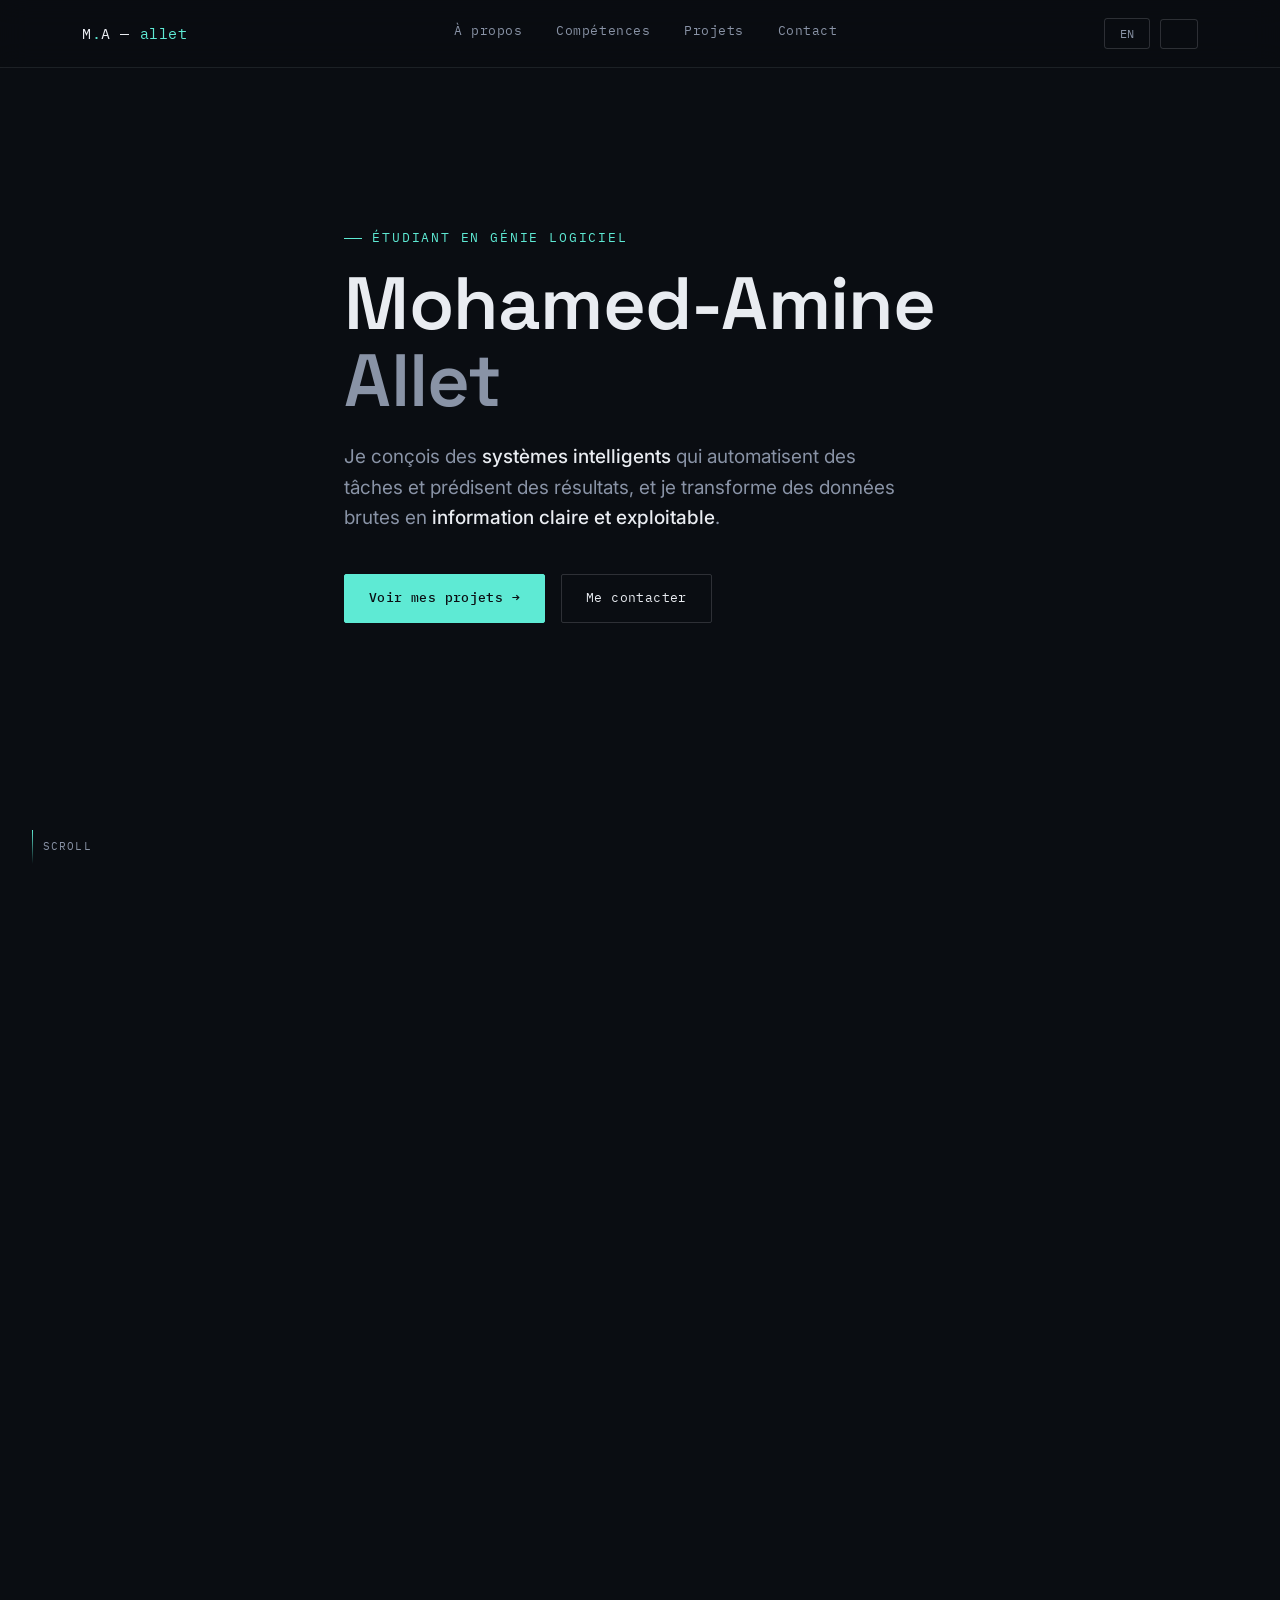
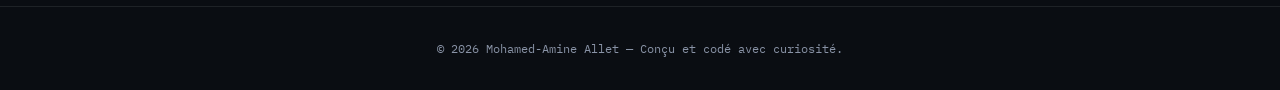
==== index.html @ cdf46261 "Réglage d'un bug affichage" ====
<!DOCTYPE html>
<html lang="fr" data-theme="dark">
<head>
  <meta charset="UTF-8" />
  <meta name="viewport" content="width=device-width, initial-scale=1.0" />
  <title>Mohamed-Amine Allet — Génie Logiciel</title>
  <meta name="description" content="Portfolio de Mohamed-Amine Allet, étudiant en génie logiciel — IA, données, applications web." />
  <link rel="preconnect" href="https://fonts.googleapis.com" />
  <link rel="preconnect" href="https://fonts.gstatic.com" crossorigin />
  <link href="https://fonts.googleapis.com/css2?family=Space+Grotesk:wght@400;500;600;700&family=Inter:wght@400;500;600&family=IBM+Plex+Mono:wght@400;500&display=swap" rel="stylesheet" />
  <link rel="stylesheet" href="css/style.css" />
</head>
<body>

<!-- ============================================================
     NAVIGATION
     ============================================================ -->
<!-- Scroll progress bar — filled by scroll-fx.js -->
<div id="scroll-progress"></div>

<header>
  <nav>
    <div class="logo">M<span>.</span>A — <span>allet</span></div>
    <div class="nav-links">
      <a href="#about"    data-i18n="nav_about">À propos</a>
      <a href="#skills"   data-i18n="nav_skills">Compétences</a>
      <a href="#projects" data-i18n="nav_projects">Projets</a>
      <a href="#contact"  data-i18n="nav_contact">Contact</a>
    </div>
    <div class="nav-controls">
      <button class="ctrl-btn" id="lang-toggle" aria-label="Switch language">EN</button>
      <button class="ctrl-btn" id="theme-toggle" aria-label="Switch theme">
        <svg id="theme-icon" viewBox="0 0 24 24" fill="none"></svg>
      </button>
    </div>
  </nav>
</header>


<!-- ============================================================
     HERO
     ============================================================ -->
<section class="hero" id="hero">
  <canvas id="hero-canvas"></canvas>
  <div class="wrap">
    <div class="hero-content">
      <div class="eyebrow" data-i18n="hero_eyebrow">Étudiant en génie logiciel</div>
      <h1 class="hero-name">Mohamed-Amine<span class="last">Allet</span></h1>
      <p class="hero-tagline" data-i18n-html="hero_tagline">
        Je conçois des <strong>systèmes intelligents</strong> qui automatisent des tâches et prédisent des résultats,
        et je transforme des données brutes en <strong>information claire et exploitable</strong>.
      </p>
      <div class="hero-cta">
        <a href="#projects" class="btn btn-primary" data-i18n="hero_cta_projects">Voir mes projets →</a>
        <a href="#contact"  class="btn btn-ghost"   data-i18n="hero_cta_contact">Me contacter</a>
      </div>
    </div>
  </div>
  <div class="scroll-hint"><div class="line"></div>SCROLL</div>
</section>


<!-- ============================================================
     ABOUT
     ============================================================ -->
<section id="about">
  <div class="wrap">
    <div class="eyebrow reveal" data-i18n="about_eyebrow">Profil</div>
    <h2 class="section-title reveal" data-i18n="about_title">À propos</h2>
    <div class="about-grid">
      <div class="about-text reveal d1">
        <p data-i18n-html="about_p1">Étudiant en génie logiciel, je suis particulièrement attiré par l'<strong>intelligence artificielle</strong> : concevoir des modèles capables d'automatiser des tâches répétitives ou de prédire des résultats à partir de données réelles.</p>
        <p data-i18n-html="about_p2">Cet intérêt s'étend naturellement à l'<strong>analyse de données</strong> — nettoyer, structurer et mettre en forme l'information pour qu'elle devienne lisible et exploitable, autant pour une machine que pour une personne.</p>
        <p data-i18n="about_p3">Entre algorithmes et données, je cherche toujours la façon la plus claire de transformer la complexité en quelque chose d'utile.</p>
      </div>
      <div class="reveal d2">
        <div class="stat-card"><div class="stat-label" data-i18n="about_stat1_label">Systèmes d'exploitation</div><div class="stat-value">Windows · macOS · Android · iOS</div></div>
        <div class="stat-card"><div class="stat-label" data-i18n="about_stat2_label">Domaines d'intérêt</div><div class="stat-value" data-i18n="about_stat2_value">IA & Machine Learning · Analyse de données · Développement web</div></div>
        <div class="stat-card"><div class="stat-label" data-i18n="about_stat3_label">Basé à</div><div class="stat-value">Montréal, Canada</div></div>
      </div>
    </div>
  </div>
</section>


<!-- ============================================================
     SKILLS
     3D canvas + icon cards per technology
     ============================================================ -->
<section id="skills">

  <!-- Three.js rings background — absolutely positioned -->
  <canvas id="skills-canvas"></canvas>

  <div class="wrap">
    <div class="eyebrow reveal" data-i18n="skills_eyebrow">Boîte à outils</div>
    <h2 class="section-title reveal" data-i18n="skills_title">Compétences</h2>
    <p class="section-sub reveal" data-i18n="skills_sub">Langages, logiciels et fondations techniques que j'utilise pour construire, analyser et déboguer.</p>
  </div>

  <div class="wrap" style="padding:0;">
    <div class="skills-grid reveal d1">

      <!-- ── Block 1 : Languages ── -->
      <div class="skill-block">
        <div class="skill-block-head">
          <svg class="skill-glyph" viewBox="0 0 24 24" fill="none"><polygon points="12,2 22,8.5 22,15.5 12,22 2,15.5 2,8.5" stroke="var(--teal)" stroke-width="1.4"/></svg>
          <h3 data-i18n="skills_block1">Langages</h3>
        </div>
        <div class="skill-cards-grid">
          <div class="skill-icon-card" style="--i:0"><img class="skill-logo" src="https://cdn.jsdelivr.net/gh/devicons/devicon@latest/icons/java/java-original.svg" alt="Java"><span class="skill-label">Java</span></div>
          <div class="skill-icon-card" style="--i:1"><img class="skill-logo" src="https://cdn.jsdelivr.net/gh/devicons/devicon@latest/icons/python/python-original.svg" alt="Python"><span class="skill-label">Python</span></div>
          <div class="skill-icon-card" style="--i:2"><img class="skill-logo" src="https://cdn.jsdelivr.net/gh/devicons/devicon@latest/icons/cplusplus/cplusplus-original.svg" alt="C++"><span class="skill-label">C++</span></div>
          <div class="skill-icon-card" style="--i:3"><img class="skill-logo" src="https://cdn.jsdelivr.net/gh/devicons/devicon@latest/icons/typescript/typescript-original.svg" alt="TypeScript"><span class="skill-label">TypeScript</span></div>
          <div class="skill-icon-card" style="--i:4"><img class="skill-logo" src="https://cdn.jsdelivr.net/gh/devicons/devicon@latest/icons/javascript/javascript-original.svg" alt="JavaScript"><span class="skill-label">JavaScript</span></div>
          <div class="skill-icon-card" style="--i:5"><img class="skill-logo" src="https://cdn.jsdelivr.net/gh/devicons/devicon@latest/icons/html5/html5-original.svg" alt="HTML5"><span class="skill-label">HTML5</span></div>
          <div class="skill-icon-card" style="--i:6"><img class="skill-logo" src="https://cdn.jsdelivr.net/gh/devicons/devicon@latest/icons/css3/css3-original.svg" alt="CSS3"><span class="skill-label">CSS3</span></div>
          <div class="skill-icon-card" style="--i:7"><img class="skill-logo" src="https://cdn.jsdelivr.net/gh/devicons/devicon@latest/icons/tailwindcss/tailwindcss-original.svg" alt="Tailwind"><span class="skill-label">Tailwind</span></div>
          <div class="skill-icon-card" style="--i:8"><img class="skill-logo" src="https://cdn.jsdelivr.net/gh/devicons/devicon@latest/icons/php/php-original.svg" alt="PHP"><span class="skill-label">PHP</span></div>
          <div class="skill-icon-card" style="--i:9"><img class="skill-logo" src="https://cdn.jsdelivr.net/gh/devicons/devicon@latest/icons/mysql/mysql-original.svg" alt="SQL"><span class="skill-label">SQL</span></div>
          <div class="skill-icon-card" style="--i:10"><div class="skill-glyph-fallback">&lt;/&gt;</div><span class="skill-label">Assembly</span></div>
          <div class="skill-icon-card" style="--i:11"><img class="skill-logo" src="https://cdn.jsdelivr.net/gh/devicons/devicon@latest/icons/python/python-original.svg" alt="Kivy"><span class="skill-label">Kivy</span></div>
        </div>
      </div>

      <!-- ── Block 2 : Tools ── -->
      <div class="skill-block">
        <div class="skill-block-head">
          <svg class="skill-glyph" viewBox="0 0 24 24" fill="none"><rect x="3" y="3" width="18" height="18" rx="2" stroke="var(--amber)" stroke-width="1.4"/><path d="M3 9h18" stroke="var(--amber)" stroke-width="1.4"/></svg>
          <h3 data-i18n="skills_block2">Logiciels & outils</h3>
        </div>
        <div class="skill-cards-grid">
          <div class="skill-icon-card" style="--i:0"><img class="skill-logo" src="https://cdn.jsdelivr.net/gh/devicons/devicon@latest/icons/git/git-original.svg" alt="Git"><span class="skill-label">Git</span></div>
          <div class="skill-icon-card" style="--i:1"><img class="skill-logo logo-invert-dark" src="https://cdn.jsdelivr.net/gh/devicons/devicon@latest/icons/github/github-original.svg" alt="GitHub"><span class="skill-label">GitHub</span></div>
          <div class="skill-icon-card" style="--i:2"><img class="skill-logo" src="https://cdn.jsdelivr.net/gh/devicons/devicon@latest/icons/vscode/vscode-original.svg" alt="VS Code"><span class="skill-label">VS Code</span></div>
          <div class="skill-icon-card" style="--i:3"><img class="skill-logo" src="https://cdn.jsdelivr.net/gh/devicons/devicon@latest/icons/intellij/intellij-original.svg" alt="IntelliJ"><span class="skill-label">IntelliJ</span></div>
          <div class="skill-icon-card" style="--i:4"><img class="skill-logo" src="https://cdn.jsdelivr.net/gh/devicons/devicon@latest/icons/pycharm/pycharm-original.svg" alt="PyCharm"><span class="skill-label">PyCharm</span></div>
          <div class="skill-icon-card" style="--i:5"><img class="skill-logo" src="https://cdn.jsdelivr.net/gh/devicons/devicon@latest/icons/react/react-original.svg" alt="React"><span class="skill-label">React</span></div>
          <div class="skill-icon-card" style="--i:6"><img class="skill-logo" src="https://cdn.jsdelivr.net/gh/devicons/devicon@latest/icons/tensorflow/tensorflow-original.svg" alt="TensorFlow"><span class="skill-label">TensorFlow</span></div>
          <div class="skill-icon-card" style="--i:7"><img class="skill-logo" src="https://cdn.jsdelivr.net/gh/devicons/devicon@latest/icons/opencv/opencv-original.svg" alt="OpenCV"><span class="skill-label">OpenCV</span></div>
          <div class="skill-icon-card" style="--i:8"><img class="skill-logo" src="https://cdn.jsdelivr.net/gh/devicons/devicon@latest/icons/jupyter/jupyter-original.svg" alt="Jupyter"><span class="skill-label">Jupyter</span></div>
          <div class="skill-icon-card" style="--i:9"><img class="skill-logo" src="https://cdn.jsdelivr.net/gh/devicons/devicon@latest/icons/numpy/numpy-original.svg" alt="NumPy"><span class="skill-label">NumPy</span></div>
          <div class="skill-icon-card" style="--i:10"><img class="skill-logo" src="https://cdn.jsdelivr.net/gh/devicons/devicon@latest/icons/pandas/pandas-original.svg" alt="Pandas"><span class="skill-label">Pandas</span></div>
          <div class="skill-icon-card" style="--i:11"><img class="skill-logo" src="https://cdn.jsdelivr.net/gh/devicons/devicon@latest/icons/androidstudio/androidstudio-original.svg" alt="Android Studio"><span class="skill-label">Android Studio</span></div>
          <div class="skill-icon-card" style="--i:12"><img class="skill-logo" src="https://cdn.jsdelivr.net/gh/devicons/devicon@latest/icons/eclipse/eclipse-original.svg" alt="Eclipse"><span class="skill-label">Eclipse</span></div>
          <div class="skill-icon-card" style="--i:13"><img class="skill-logo" src="https://cdn.jsdelivr.net/gh/devicons/devicon@latest/icons/gimp/gimp-original.svg" alt="GIMP"><span class="skill-label">GIMP</span></div>
          <div class="skill-icon-card" style="--i:14"><div class="skill-glyph-fallback">⚡</div><span class="skill-label">N8N</span></div>
          <div class="skill-icon-card" style="--i:15"><div class="skill-glyph-fallback">🔗</div><span class="skill-label">REST API</span></div>
        </div>
      </div>

      <!-- ── Block 3 : Foundations (no logos — enhanced tags) ── -->
      <div class="skill-block">
        <div class="skill-block-head">
          <svg class="skill-glyph" viewBox="0 0 24 24" fill="none"><circle cx="12" cy="12" r="9" stroke="var(--text)" stroke-width="1.4"/><path d="M12 7v5l3 3" stroke="var(--text)" stroke-width="1.4"/></svg>
          <h3 data-i18n="skills_block3">Fondations techniques</h3>
        </div>
        <div class="tag-cloud">
          <span class="tag" data-i18n="found_1">POO & polymorphisme</span>
          <span class="tag" data-i18n="found_2">Interfaces graphiques (GUI)</span>
          <span class="tag" data-i18n="found_3">Tests unitaires</span>
          <span class="tag" data-i18n="found_4">Débogage</span>
          <span class="tag" data-i18n="found_5">Patrons de conception</span>
          <span class="tag" data-i18n="found_6">Gestion des exceptions</span>
          <span class="tag" data-i18n="found_7">Tri & recherche</span>
        </div>
      </div>

    </div>
  </div>
</section>


<!-- ============================================================
     PROJECTS
     ============================================================ -->
<section id="projects">
  <div class="wrap">
    <div class="eyebrow reveal" data-i18n="projects_eyebrow">Travaux récents</div>
    <h2 class="section-title reveal" data-i18n="projects_title">Projets</h2>
    <p class="section-sub reveal" data-i18n="projects_sub">Une sélection de projets académiques et collaboratifs. D'autres arrivent bientôt.</p>

    <div class="project-card reveal d1">
      <div class="project-top">
        <div><div class="project-name">BudgETS</div><div class="project-role" data-i18n="p1_role">Membre Frontend — Équipe de 6</div></div>
        <div class="project-date" data-i18n="p1_date">Mars 2026 — Avril 2026</div>
      </div>
      <ul class="project-desc">
        <li data-i18n="p1_d1">Application web de gestion de finances personnelles via des enveloppes budgétaires et des objectifs d'épargne mensuels, avec possibilité de créer des objectifs communs entre utilisateurs.</li>
        <li data-i18n="p1_d2">Contribution à la visualisation graphique de la progression financière et à un système de notifications par courriel pour les rappels quotidiens.</li>
      </ul>
      <div class="project-tags"><span class="tag">React</span><span class="tag">TypeScript</span><span class="tag">HTML</span><span class="tag">CSS (Vanilla & Tailwind)</span></div>
    </div>

    <div class="project-card reveal d2">
      <div class="project-top">
        <div><div class="project-name" data-i18n="p2_name">Drone piloté par reconnaissance de gestes</div><div class="project-role" data-i18n="p2_role">Membre Software</div></div>
        <div class="project-date" data-i18n="p2_date">Février 2025 — Mai 2025</div>
      </div>
      <ul class="project-desc">
        <li data-i18n="p2_d1">Conception et implémentation d'un système de contrôle de drone en temps réel basé sur la reconnaissance de gestes de la main, en utilisant la vision par ordinateur pour interpréter et traduire les mouvements en commandes.</li>
        <li data-i18n="p2_d2">Développement et optimisation d'un module de prédiction météorologique à partir de données historiques (plus de 1 000 ensembles de données), atteignant une précision de 85 %.</li>
        <li data-i18n="p2_d3">Conception et développement d'une interface graphique interactive (GUI) pour le contrôle en temps réel du système, assurant une expérience fluide et réactive.</li>
      </ul>
      <div class="project-tags"><span class="tag">OpenCV</span><span class="tag">Python</span><span class="tag">Computer Vision</span><span class="tag">GUI</span><span class="tag" data-i18n="p2_tag_data">Analyse de données</span></div>
    </div>

  </div>
</section>


<!-- ============================================================
     CONTACT
     ============================================================ -->
<section id="contact">
  <div class="wrap contact">
    <div class="eyebrow reveal" style="justify-content:center;" data-i18n="contact_eyebrow">Disponible pour des opportunités</div>
    <h2 class="reveal" data-i18n="contact_title">Discutons de votre prochain projet.</h2>
    <p class="reveal d1" data-i18n="contact_p">Que ce soit pour un stage, une collaboration ou simplement échanger sur l'IA et les données — n'hésitez pas à me contacter.</p>
    <div class="contact-links reveal d2">
      <a href="mailto:amineallet99@gmail.com" class="btn btn-primary" data-i18n="contact_email">Envoyer un courriel →</a>
      <a href="https://github.com/MohamedAmineAllet"          target="_blank" rel="noopener" class="btn btn-ghost">GitHub →</a>
      <a href="http://www.linkedin.com/in/mohamed-amine-allet" target="_blank" rel="noopener" class="btn btn-ghost">LinkedIn →</a>
    </div>
  </div>
</section>


<!-- ============================================================
     FOOTER
     ============================================================ -->
<footer>
  <p data-i18n="footer_text">© 2026 Mohamed-Amine Allet — Conçu et codé avec curiosité.</p>
</footer>


<!-- ============================================================
     SCRIPTS — data → modules → entry point
     ============================================================ -->
<script src="https://cdnjs.cloudflare.com/ajax/libs/three.js/r128/three.min.js"></script>
<script src="data/translations.js"></script>
<script src="js/theme.js"></script>
<script src="js/i18n.js"></script>
<script src="js/reveal.js"></script>
<script src="js/scene.js"></script>
<script src="js/scroll-fx.js"></script>
<script src="js/cursor.js"></script>
<script src="js/main.js"></script>

</body>
</html>
---- css/style.css ----
/* ============================================================
   css/style.css
   Design tokens → reset → layout → components → utilities
   ============================================================ */


/* ── 1. DESIGN TOKENS ─────────────────────────────────────── */

:root,
html[data-theme="dark"] {
  --bg:         #0a0d12;
  --bg-panel:   #11161f;
  --text:       #e9ecf1;
  --text-muted: #8993a6;
  --teal:       #5eead4;
  --amber:      #f2a93b;
  --line:       rgba(233, 236, 241, 0.09);
  --line-strong:rgba(233, 236, 241, 0.16);
}

html[data-theme="light"] {
  --bg:         #f5f2ea;
  --bg-panel:   #ffffff;
  --text:       #161a20;
  --text-muted: #696f7d;
  --teal:       #0d8f7f;
  --amber:      #b5750f;
  --line:       rgba(22, 26, 32, 0.10);
  --line-strong:rgba(22, 26, 32, 0.20);
}

:root {
  --font-display: 'Space Grotesk', sans-serif;
  --font-body:    'Inter', sans-serif;
  --font-mono:    'IBM Plex Mono', monospace;
}


/* ── 2. RESET ──────────────────────────────────────────────── */

*, *::before, *::after { margin: 0; padding: 0; box-sizing: border-box; }

html { scroll-behavior: smooth; }

body {
  background:   var(--bg);
  color:        var(--text);
  font-family:  var(--font-body);
  line-height:  1.6;
  overflow-x:   hidden;
  transition:   background 0.4s ease, color 0.4s ease;
}

::selection { background: var(--teal); color: var(--bg); }
a           { color: inherit; text-decoration: none; }
img         { max-width: 100%; display: block; }

@media (prefers-reduced-motion: reduce) {
  html              { scroll-behavior: auto; }
  *, *::before, *::after { transition-duration: 0.01ms !important; animation-duration: 0.01ms !important; }
}


/* ── 3. LAYOUT ─────────────────────────────────────────────── */

.wrap    { max-width: 1180px; margin: 0 auto; padding: 0 32px; }
section  { position: relative; padding: 140px 0; }

@media (max-width: 720px) {
  section { padding: 96px 0; }
  .wrap   { padding: 0 22px; }
}


/* ── 4. TYPOGRAPHY ─────────────────────────────────────────── */

h1, h2, h3    { font-family: var(--font-display); font-weight: 600; letter-spacing: -0.01em; }
h2.section-title { font-size: clamp(28px, 4vw, 42px); margin-bottom: 18px; }

.eyebrow {
  font-family:    var(--font-mono);
  font-size:      13px;
  letter-spacing: 0.14em;
  text-transform: uppercase;
  color:          var(--teal);
  display:        flex;
  align-items:    center;
  gap:            10px;
  margin-bottom:  18px;
}
.eyebrow::before {
  content: '';
  width: 18px; height: 1px;
  background: var(--teal);
  display: inline-block;
}

.section-sub {
  color:         var(--text-muted);
  font-size:     16px;
  max-width:     560px;
  margin-bottom: 64px;
}


/* ── 5. SCROLL REVEAL ──────────────────────────────────────── */

.reveal {
  opacity:    0;
  transform:  translateY(28px);
  transition: opacity 0.8s cubic-bezier(.16,.84,.44,1),
              transform 0.8s cubic-bezier(.16,.84,.44,1);
}
.reveal.in { opacity: 1; transform: translateY(0); }
.reveal.d1 { transition-delay: 0.08s; }
.reveal.d2 { transition-delay: 0.16s; }
.reveal.d3 { transition-delay: 0.24s; }


/* ── 6. NAVIGATION ─────────────────────────────────────────── */

header {
  position:    fixed;
  top: 0; left: 0; right: 0;
  z-index:     50;
  backdrop-filter: blur(14px);
  background:  color-mix(in srgb, var(--bg) 65%, transparent);
  border-bottom: 1px solid var(--line);
  transition:  background 0.4s ease, border-color 0.4s ease;
}

nav {
  max-width:   1180px;
  margin:      0 auto;
  padding:     18px 32px;
  display:     flex;
  align-items: center;
  justify-content: space-between;
  gap: 20px;
}

.logo {
  font-family:    var(--font-mono);
  font-size:      15px;
  letter-spacing: 0.04em;
  color:          var(--text);
  flex-shrink:    0;
}
.logo span { color: var(--teal); }

.nav-links {
  display:     flex;
  gap:         34px;
  font-family: var(--font-mono);
  font-size:   13px;
  letter-spacing: 0.04em;
}
.nav-links a {
  color:     var(--text-muted);
  position:  relative;
  padding-bottom: 4px;
  transition: color 0.25s ease;
}
.nav-links a:hover { color: var(--text); }
.nav-links a::after {
  content: '';
  position: absolute; left: 0; bottom: 0;
  width: 0; height: 1px;
  background: var(--teal);
  transition: width 0.25s ease;
}
.nav-links a:hover::after { width: 100%; }

@media (max-width: 780px) { .nav-links { display: none; } }

.nav-controls { display: flex; align-items: center; gap: 10px; }

.ctrl-btn {
  font-family:    var(--font-mono);
  font-size:      12px;
  letter-spacing: 0.04em;
  color:          var(--text-muted);
  background:     transparent;
  border:         1px solid var(--line-strong);
  border-radius:  3px;
  padding:        7px 11px;
  cursor:         pointer;
  display:        flex;
  align-items:    center;
  gap:            6px;
  transition: color 0.2s ease, border-color 0.2s ease, transform 0.2s ease;
}
.ctrl-btn:hover { color: var(--text); border-color: var(--teal); transform: translateY(-1px); }
.ctrl-btn svg   { width: 14px; height: 14px; flex-shrink: 0; }
#lang-toggle    { min-width: 46px; justify-content: center; }


/* ── 7. HERO ───────────────────────────────────────────────── */

.hero {
  min-height:  100svh;
  display:     flex;
  align-items: center;
  position:    relative;
  padding-top: 90px;
  overflow:    hidden;
}

#hero-canvas {
  position: absolute; inset: 0;
  z-index: 0;
  opacity: 0.9;
}

.hero-content {
  position:      relative;
  z-index:       2;
  max-width:     780px;
  pointer-events:none;
}
.hero-content > * { pointer-events: auto; }

.hero-name {
  font-size:     clamp(40px, 7vw, 74px);
  line-height:   1.04;
  margin-bottom: 22px;
}
.hero-name .last { color: var(--text-muted); display: block; }

.hero-tagline {
  font-size:     clamp(16px, 2vw, 19px);
  color:         var(--text-muted);
  max-width:     560px;
  margin-bottom: 40px;
}
.hero-tagline strong { color: var(--text); font-weight: 500; }

.hero-cta { display: flex; gap: 16px; flex-wrap: wrap; }

.scroll-hint {
  position:    absolute;
  bottom:      36px; left: 32px;
  font-family: var(--font-mono);
  font-size:   11px;
  color:       var(--text-muted);
  letter-spacing: 0.1em;
  display:     flex;
  align-items: center;
  gap:         10px;
  z-index:     2;
}
.scroll-hint .line {
  width: 1px; height: 34px;
  background: linear-gradient(var(--teal), transparent);
  animation:  scrollline 2s ease-in-out infinite;
}

@keyframes scrollline {
  0%, 100% { transform: scaleY(1); transform-origin: top; }
  50%       { transform: scaleY(0.4); transform-origin: top; }
}

@media (max-width: 720px) { .scroll-hint { display: none; } }


/* ── 8. BUTTONS ────────────────────────────────────────────── */

.btn {
  font-family:    var(--font-mono);
  font-size:      13px;
  letter-spacing: 0.03em;
  padding:        13px 24px;
  border-radius:  2px;
  border:         1px solid var(--line-strong);
  display:        inline-flex;
  align-items:    center;
  gap:            8px;
  transition: border-color 0.25s ease, background 0.25s ease,
              transform 0.25s ease, color 0.25s ease;
}

.btn-primary {
  background: var(--teal);
  color:      var(--bg);
  border-color: var(--teal);
  font-weight:  500;
}
.btn-primary:hover {
  transform:  translateY(-2px);
  box-shadow: 0 8px 24px -8px rgba(94,234,212,0.45);
}

.btn-ghost:hover {
  border-color: var(--text-muted);
  transform:    translateY(-2px);
}


/* ── 9. ABOUT ──────────────────────────────────────────────── */

.about-grid {
  display:               grid;
  grid-template-columns: 1.3fr 1fr;
  gap:                   64px;
  align-items:           start;
}
@media (max-width: 860px) { .about-grid { grid-template-columns: 1fr; gap: 40px; } }

.about-text p { font-size: 17px; color: var(--text-muted); margin-bottom: 20px; }
.about-text p:last-child { margin-bottom: 0; }
.about-text strong { color: var(--text); }

.stat-card {
  background:    var(--bg-panel);
  border:        1px solid var(--line);
  padding:       24px;
  border-radius: 4px;
  margin-bottom: 14px;
  transition:    background 0.4s ease, border-color 0.4s ease;
}
.stat-card:last-child { margin-bottom: 0; }

.stat-label {
  font-family:    var(--font-mono);
  font-size:      11px;
  text-transform: uppercase;
  letter-spacing: 0.1em;
  color:          var(--text-muted);
  margin-bottom:  8px;
}
.stat-value { font-family: var(--font-display); font-size: 15px; color: var(--text); }


/* ── 10. SKILLS ────────────────────────────────────────────── */

.skills-grid {
  display:               grid;
  grid-template-columns: repeat(3, 1fr);
  gap:                   1px;
  background:            var(--line);
  border:                1px solid var(--line);
}
@media (max-width: 860px) { .skills-grid { grid-template-columns: 1fr; } }

.skill-block {
  background: var(--bg);
  padding:    36px 32px;
  transition: background 0.4s ease;
}
.skill-block-head { display: flex; align-items: center; gap: 12px; margin-bottom: 22px; }
.skill-glyph      { width: 22px; height: 22px; flex-shrink: 0; }
.skill-block h3   { font-size: 16px; font-weight: 500; }

.tag-cloud { display: flex; flex-wrap: wrap; gap: 8px; }

.tag {
  font-family:    var(--font-mono);
  font-size:      12.5px;
  color:          var(--text-muted);
  border:         1px solid var(--line-strong);
  padding:        6px 12px;
  border-radius:  2px;
  transition: color 0.2s ease, border-color 0.2s ease, transform 0.2s ease;
}
.tag:hover { color: var(--teal); border-color: var(--teal); transform: translateY(-1px); }


/* ── 11. PROJECTS ──────────────────────────────────────────── */

.project-card {
  border:        1px solid var(--line);
  background:    var(--bg-panel);
  border-radius: 6px;
  padding:       40px;
  margin-bottom: 24px;
  overflow:      hidden;
  transition: border-color 0.3s ease, transform 0.3s ease, background 0.4s ease;
}
.project-card:last-child { margin-bottom: 0; }
.project-card:hover      { border-color: var(--line-strong); transform: translateY(-3px); }

.project-top {
  display:         flex;
  justify-content: space-between;
  align-items:     flex-start;
  flex-wrap:       wrap;
  gap:             14px;
  margin-bottom:   6px;
}
.project-name { font-size: 22px; }
.project-role { font-family: var(--font-mono); font-size: 12px; color: var(--amber); letter-spacing: 0.04em; }
.project-date { font-family: var(--font-mono); font-size: 12px; color: var(--text-muted); white-space: nowrap; }

.project-desc {
  color:         var(--text-muted);
  font-size:     15px;
  margin:        18px 0 22px;
  max-width:     760px;
}
.project-desc li {
  margin-bottom: 10px;
  list-style:    none;
  padding-left:  18px;
  position:      relative;
}
.project-desc li::before {
  content:      '';
  position:     absolute; left: 0; top: 9px;
  width: 6px; height: 6px;
  background:   var(--teal);
  border-radius:1px;
  transform:    rotate(45deg);
}
.project-tags { display: flex; flex-wrap: wrap; gap: 8px; }


/* ── 12. CONTACT ───────────────────────────────────────────── */

.contact          { text-align: center; }
.contact h2       { font-size: clamp(30px, 5vw, 52px); margin-bottom: 20px; }
.contact > p      { color: var(--text-muted); max-width: 480px; margin: 0 auto 40px; }
.contact-links    { display: flex; justify-content: center; gap: 18px; flex-wrap: wrap; }


/* ── 13. FOOTER ────────────────────────────────────────────── */

footer {
  border-top: 1px solid var(--line);
  padding:    32px 0;
  text-align: center;
}
footer p {
  font-family: var(--font-mono);
  font-size:   12px;
  color:       var(--text-muted);
}


/* ── 14. SKILLS ICON CARDS ─────────────────────────────────── */

/* Canvas behind the skills section */
#skills-canvas {
  position: absolute;
  inset: 0;
  z-index: 0;
  pointer-events: none;
  opacity: 0.18;
  transition: opacity 0.4s ease;
}
html[data-theme="light"] #skills-canvas { opacity: 0.10; }

/* Skills section needs position:relative so canvas anchors to it */
#skills { position: relative; }
#skills > * { position: relative; z-index: 1; }

/* Grid of icon cards */
.skill-cards-grid {
  display: grid;
  grid-template-columns: repeat(auto-fill, minmax(76px, 1fr));
  gap: 10px;
}

.skill-icon-card {
  display:         flex;
  flex-direction:  column;
  align-items:     center;
  justify-content: center;
  gap:             8px;
  padding:         14px 6px 12px;
  border:          1px solid var(--line);
  border-radius:   8px;
  background:      var(--bg-panel);
  cursor:          default;
  animation:       cardIn 0.45s cubic-bezier(.16,.84,.44,1) both;
  animation-delay: calc(var(--i, 0) * 55ms);
  transition:      transform 0.25s ease, border-color 0.25s ease,
                   box-shadow 0.25s ease, background 0.4s ease;
  perspective:     400px;
}
.skill-icon-card:hover {
  border-color: var(--teal);
  transform:    translateY(-5px) rotateX(6deg);
  box-shadow:   0 10px 24px -8px rgba(94, 234, 212, 0.22);
  background:   var(--bg-panel-2, var(--bg-panel));
}

.skill-logo {
  width:  32px;
  height: 32px;
  object-fit: contain;
  transition: transform 0.25s ease;
  flex-shrink: 0;
}
.skill-icon-card:hover .skill-logo { transform: scale(1.2) translateY(-2px); }

/* Invert monochrome logos (e.g. GitHub) in dark mode */
html[data-theme="dark"]  .logo-invert-dark  { filter: invert(0.82) brightness(1.1); }
html[data-theme="light"] .logo-invert-light { filter: invert(0.6); }

.skill-label {
  font-family: var(--font-mono);
  font-size:   10px;
  color:       var(--text-muted);
  text-align:  center;
  line-height: 1.25;
  transition:  color 0.2s ease;
}
.skill-icon-card:hover .skill-label { color: var(--teal); }

/* No-icon fallback: text glyph card */
.skill-icon-card .skill-glyph-fallback {
  width:  32px;
  height: 32px;
  display:          flex;
  align-items:      center;
  justify-content:  center;
  font-family:      var(--font-mono);
  font-size:        18px;
  color:            var(--teal);
  border:           1px solid var(--line-strong);
  border-radius:    6px;
  background:       transparent;
}

/* Entrance animation */
@keyframes cardIn {
  from { opacity: 0; transform: translateY(18px) scale(0.9); }
  to   { opacity: 1; transform: translateY(0)    scale(1);   }
}


/* ── 15. SCROLL PROGRESS BAR ───────────────────────────────── */

#scroll-progress {
  position:        fixed;
  top:             0; left: 0;
  width:           100%;
  height:          2px;
  background:      linear-gradient(90deg, var(--teal), var(--amber));
  transform-origin: left;
  transform:       scaleX(0);
  z-index:         200;
  pointer-events:  none;
}


/* ── 16. CUSTOM CURSOR ─────────────────────────────────────── */

body.custom-cursor,
body.custom-cursor * { cursor: none !important; }

#cursor-dot {
  position:       fixed;
  top: 0; left: 0;
  width:          7px;
  height:         7px;
  background:     var(--teal);
  border-radius:  50%;
  pointer-events: none;
  z-index:        9999;
  mix-blend-mode: difference;
  transition:     width 0.2s ease, height 0.2s ease, background 0.2s ease;
}
#cursor-dot.hovered {
  width:      10px;
  height:     10px;
  background: var(--amber);
}

#cursor-ring {
  position:       fixed;
  top: 0; left: 0;
  width:          38px;
  height:         38px;
  border:         1.5px solid var(--teal);
  border-radius:  50%;
  pointer-events: none;
  z-index:        9998;
  opacity:        0.55;
  transition:     border-color 0.3s ease, opacity 0.3s ease;
  /* transform applied by JS — no CSS transition on transform for smoothness */
}
#cursor-ring.hovered {
  border-color: var(--amber);
  opacity:      0.75;
}


/* ── 17. MAGNETIC BUTTON RESET ─────────────────────────────── */

/* Ensure magnetic transform doesn't fight other hover transforms */
.btn { will-change: transform; }


/* ── 18. SKILL CARD ANIMATION FIX ─────────────────────────── */

/* Cards only animate after the parent .reveal becomes .in */
.skill-icon-card                { animation: none; }
.skills-grid.reveal.in .skill-icon-card {
  animation:       cardIn 0.45s cubic-bezier(.16,.84,.44,1) both;
  animation-delay: calc(var(--i, 0) * 55ms);
}
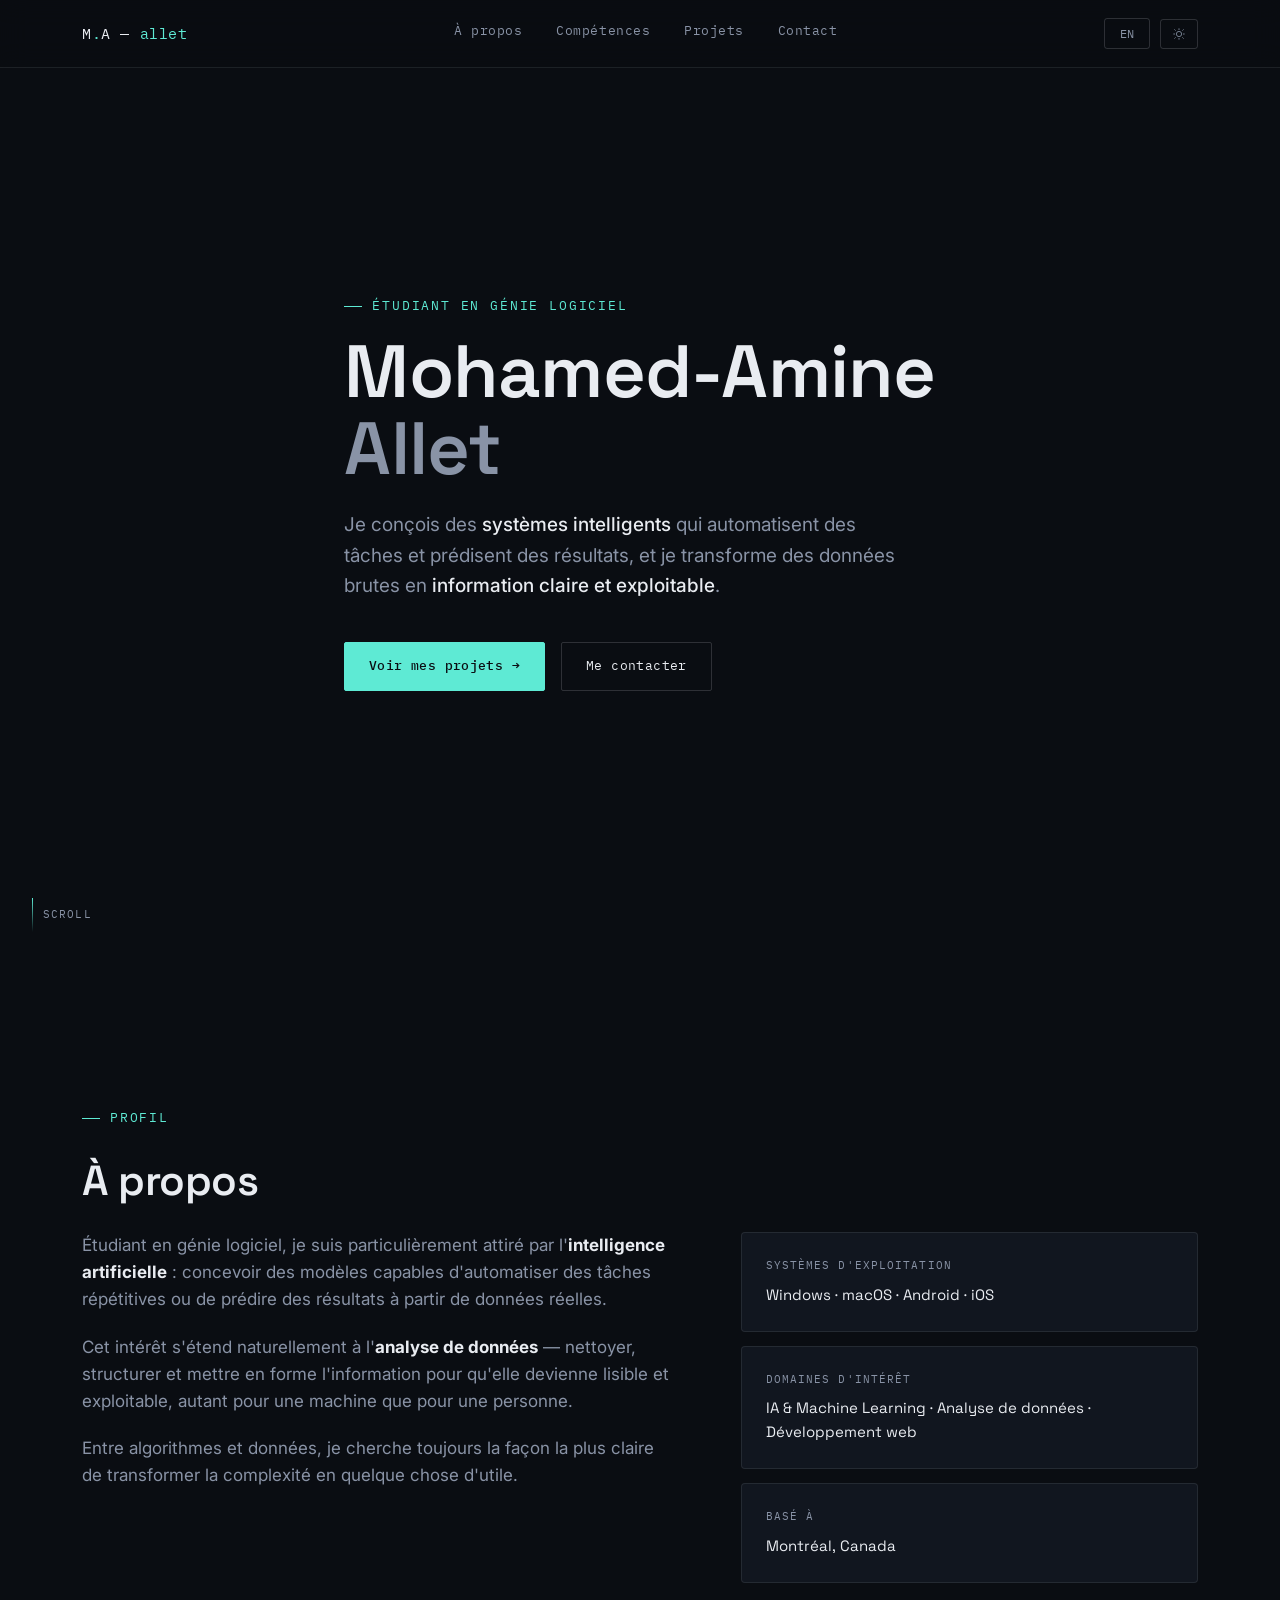
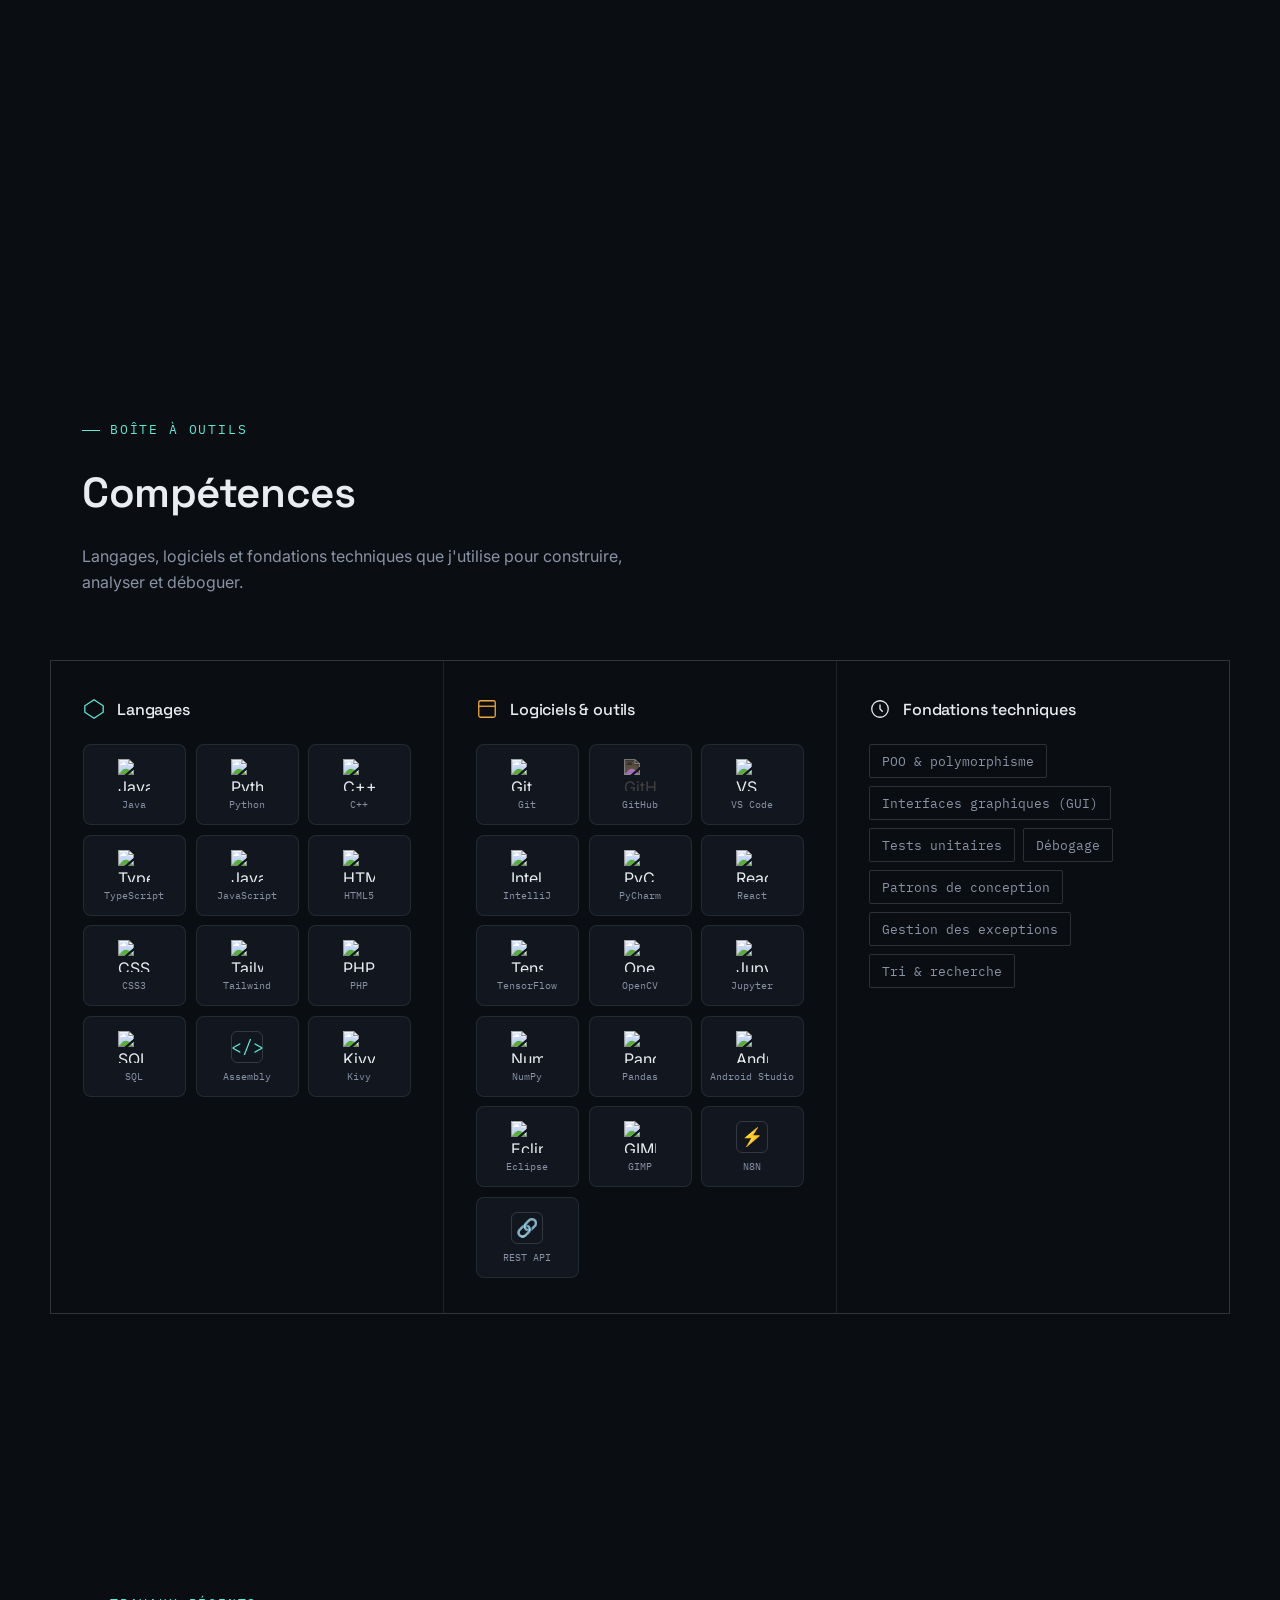
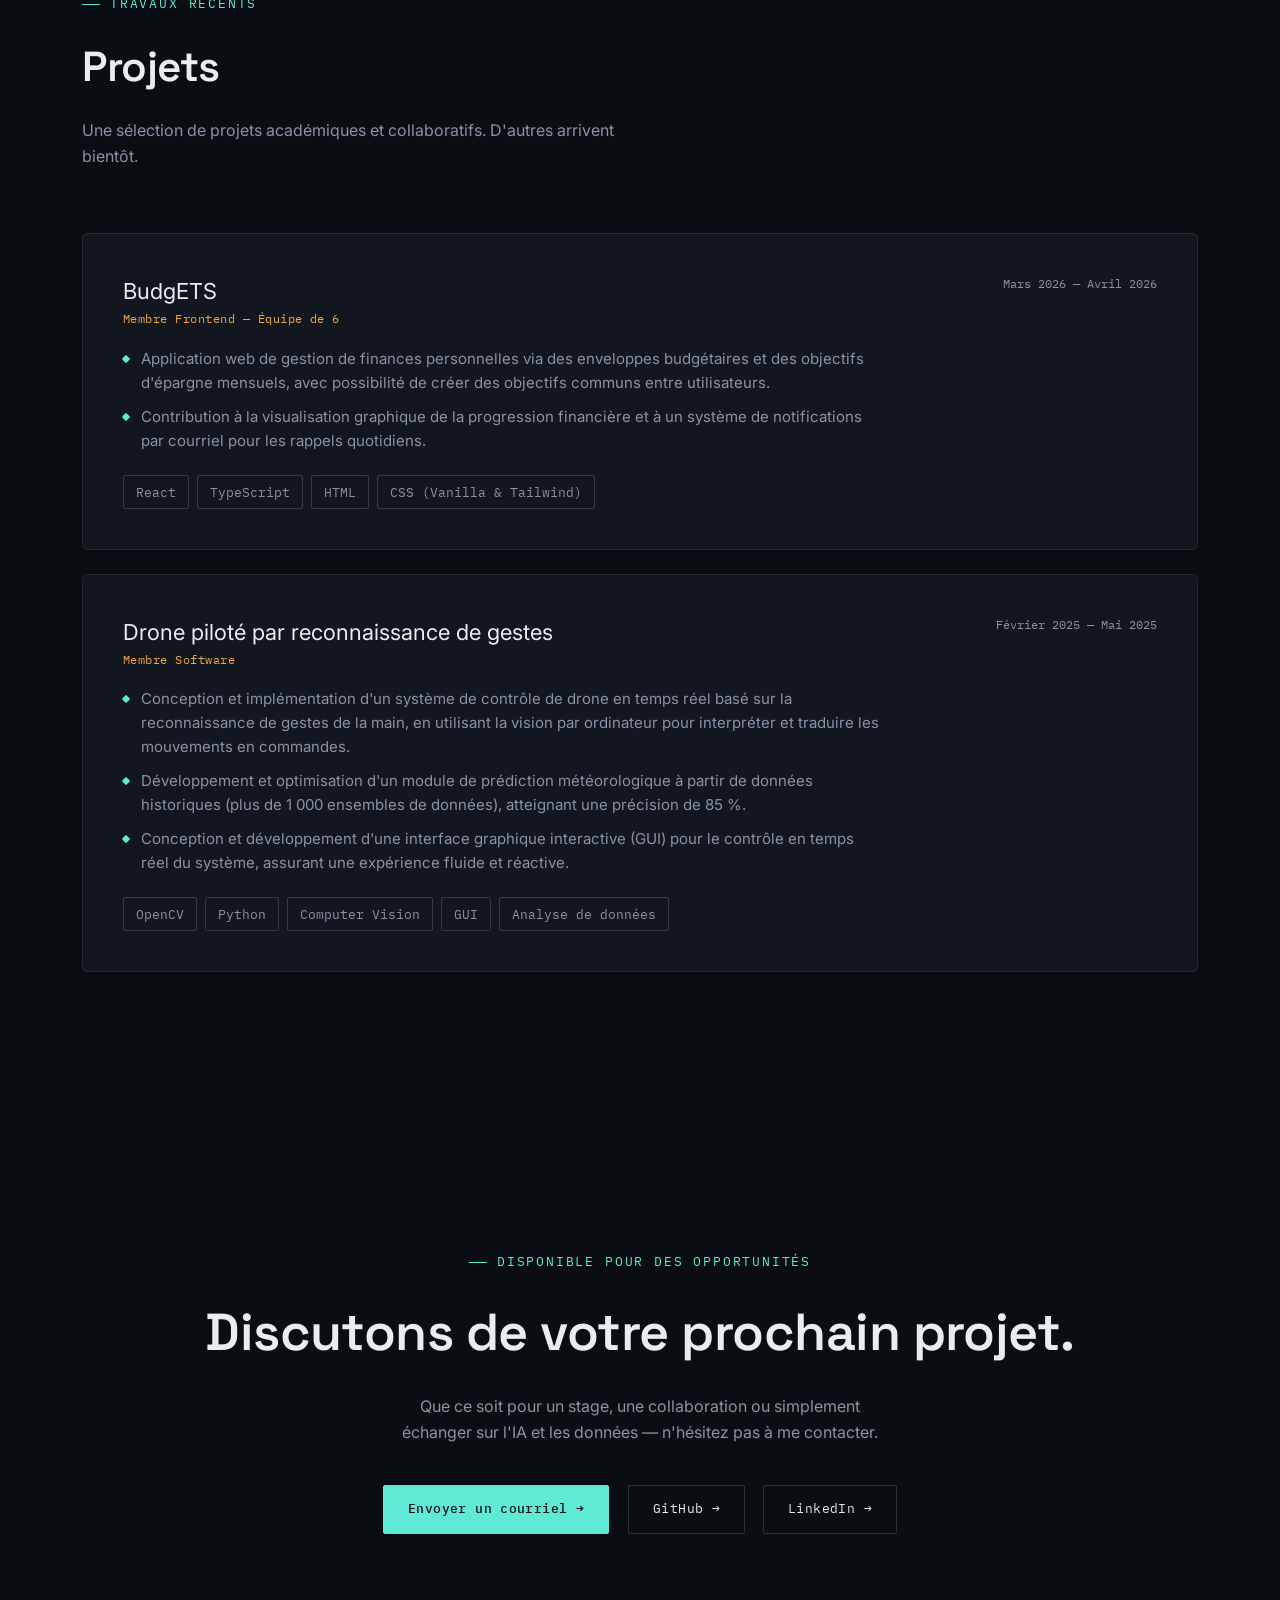
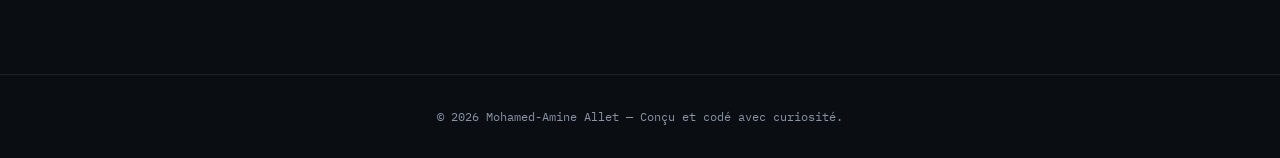
==== commit 7b06b65c: "Ajout animation souris/particules au scroll de l'écran." ====
--- a/index.html
+++ b/index.html
@@ -245,6 +245,7 @@
 <script src="js/scene.js"></script>
 <script src="js/scroll-fx.js"></script>
 <script src="js/cursor.js"></script>
+<script src="js/particles.js"></script>
 <script src="js/main.js"></script>
 
 </body>
--- a/css/style.css
+++ b/css/style.css
@@ -600,3 +600,21 @@
   animation:       cardIn 0.45s cubic-bezier(.16,.84,.44,1) both;
   animation-delay: calc(var(--i, 0) * 55ms);
 }
+
+
+/* ── 19. BACKGROUND PARTICLE CANVAS ────────────────────────── */
+
+#bg-canvas {
+  position:       fixed;
+  top:            0; left: 0;
+  width:          100%;
+  height:         100%;
+  z-index:        0;
+  pointer-events: none;
+  opacity:        0.65;
+  transition:     opacity 0.4s ease;
+}
+html[data-theme="light"] #bg-canvas { opacity: 0.35; }
+
+/* Ensure all sections sit above the bg canvas */
+header, section, footer { position: relative; z-index: 1; }
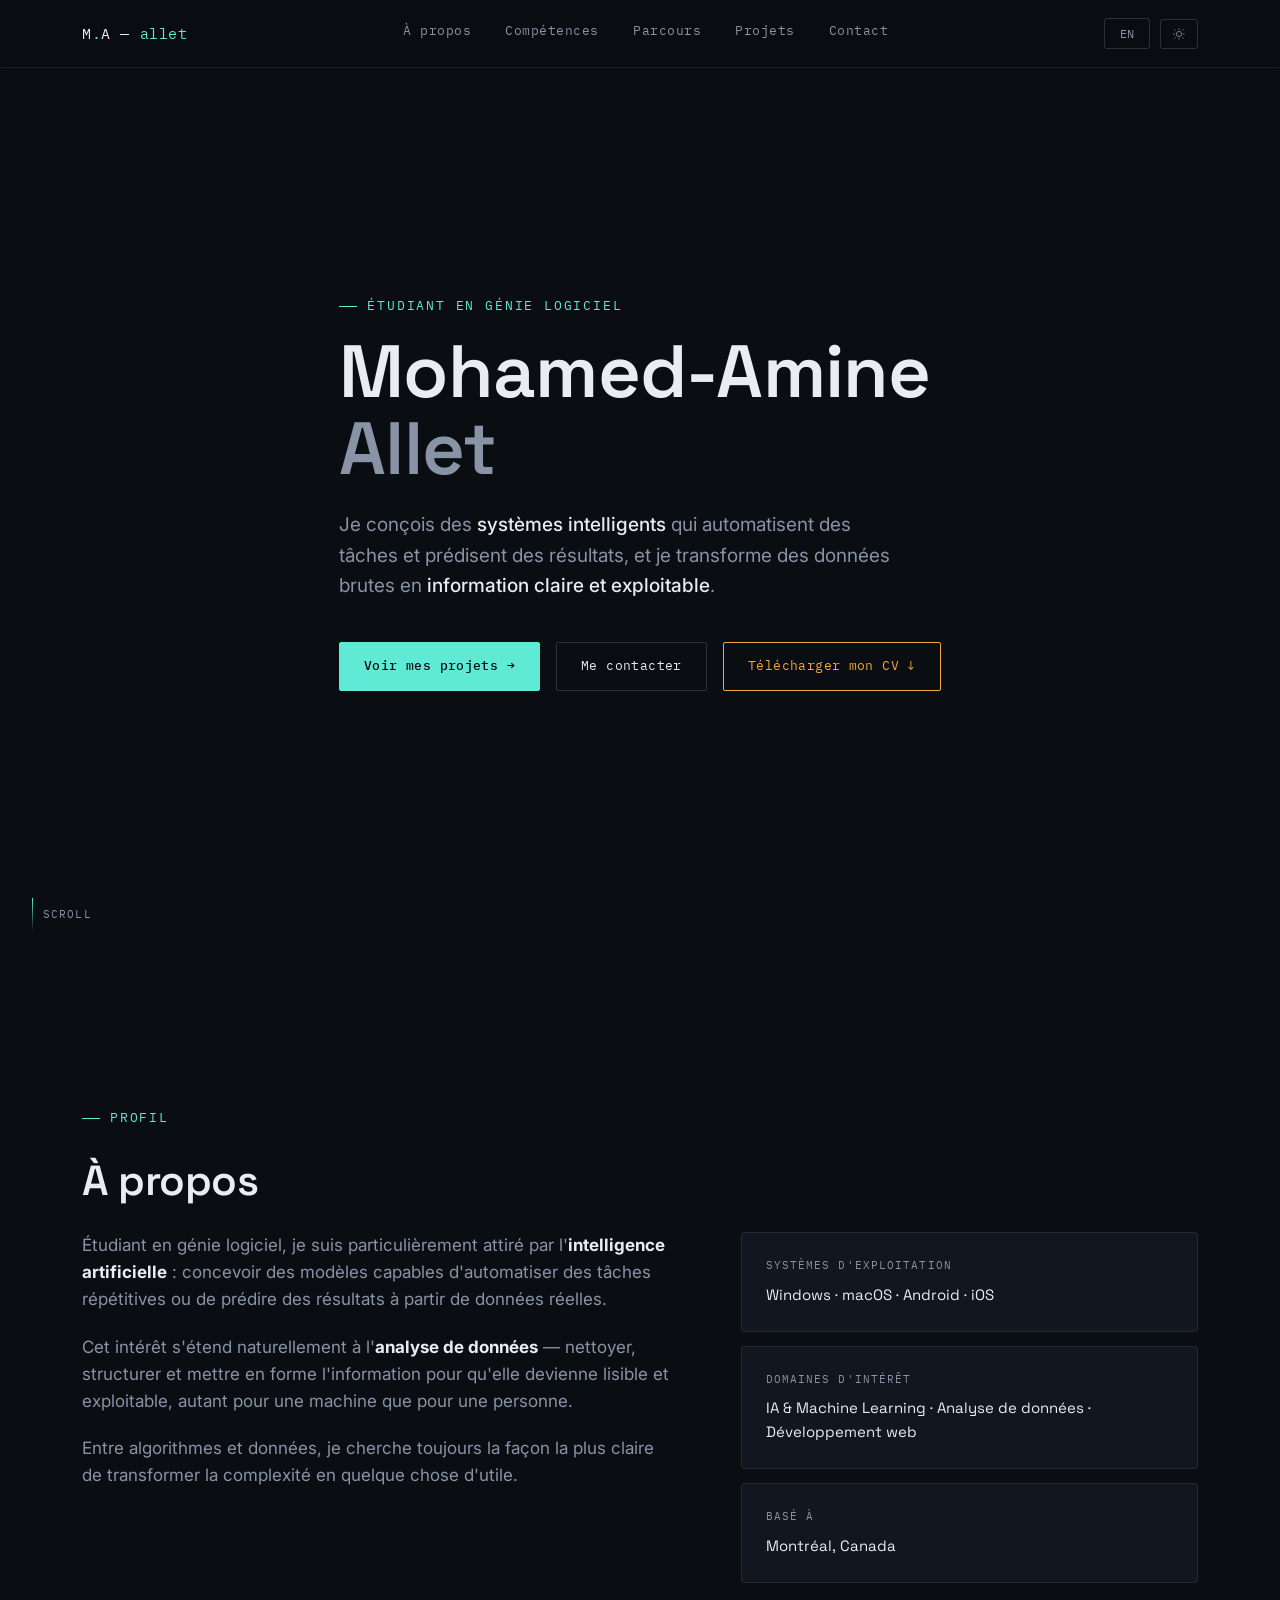
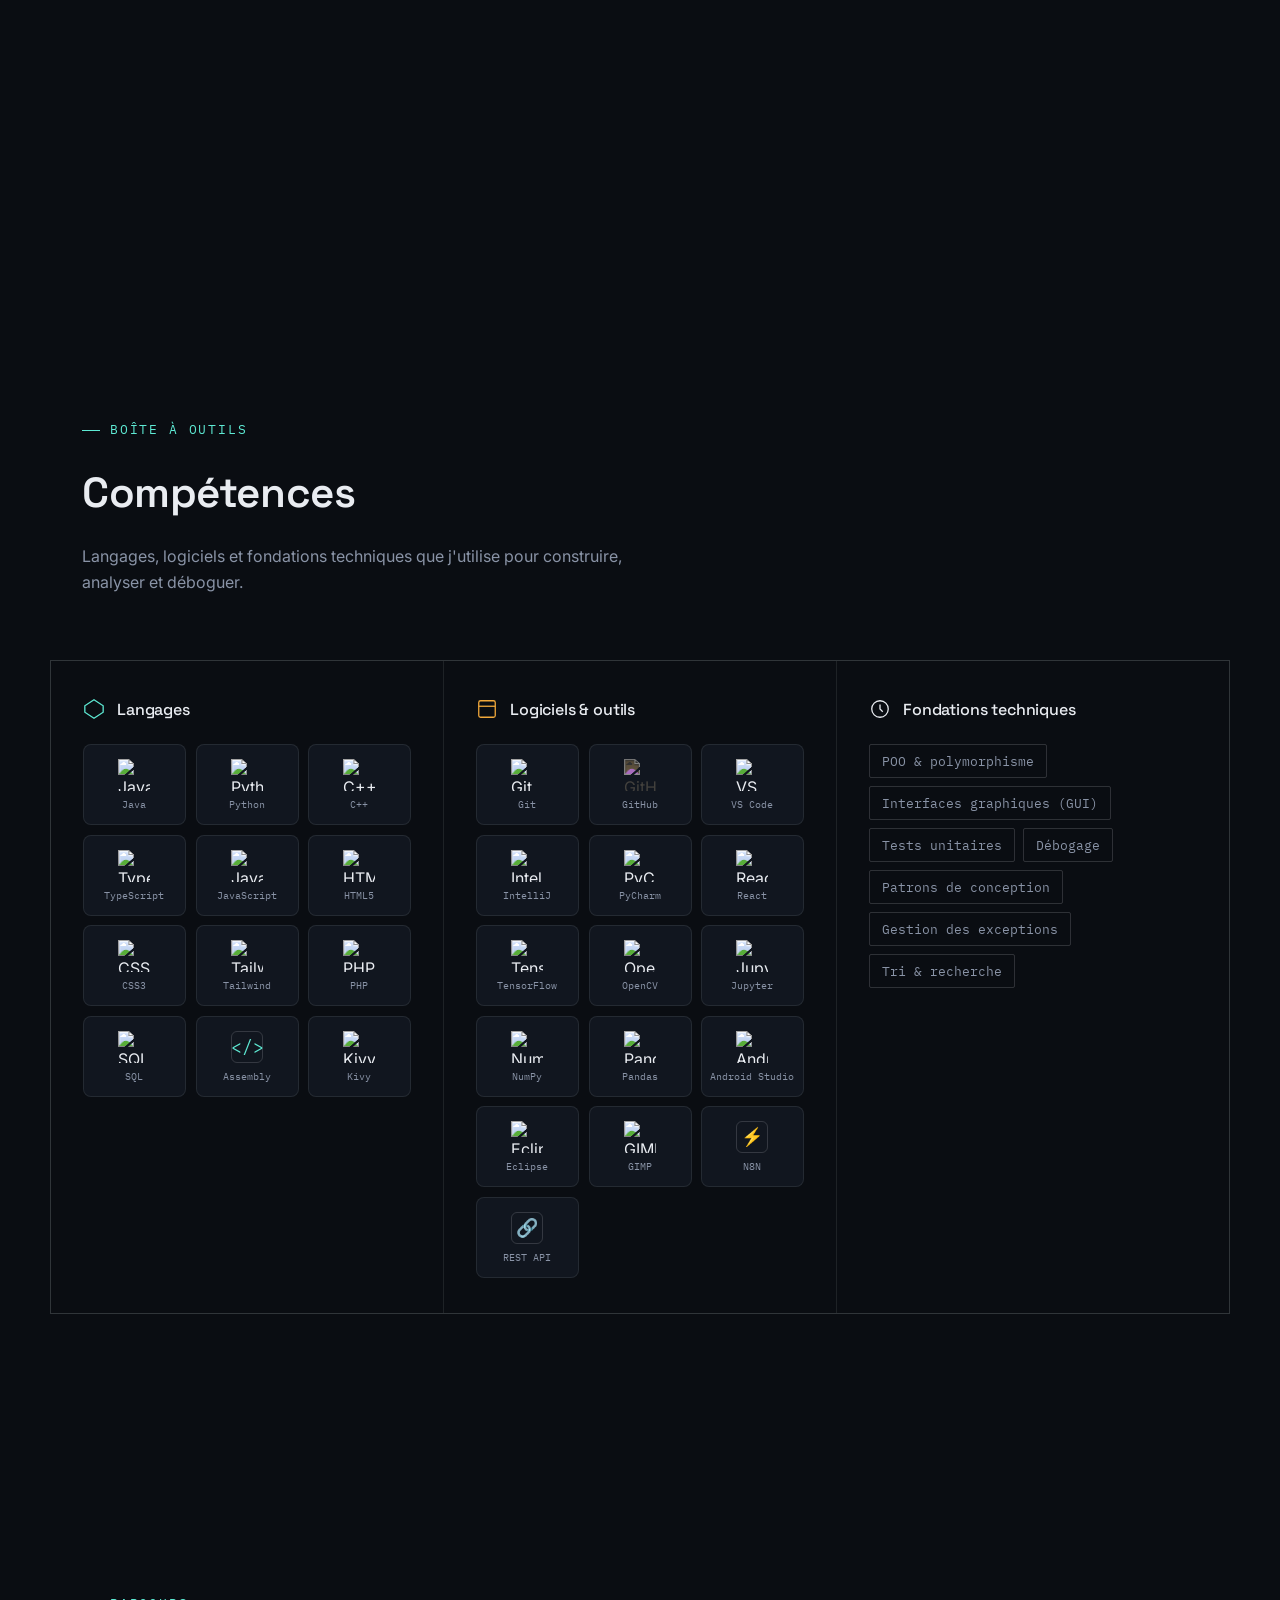
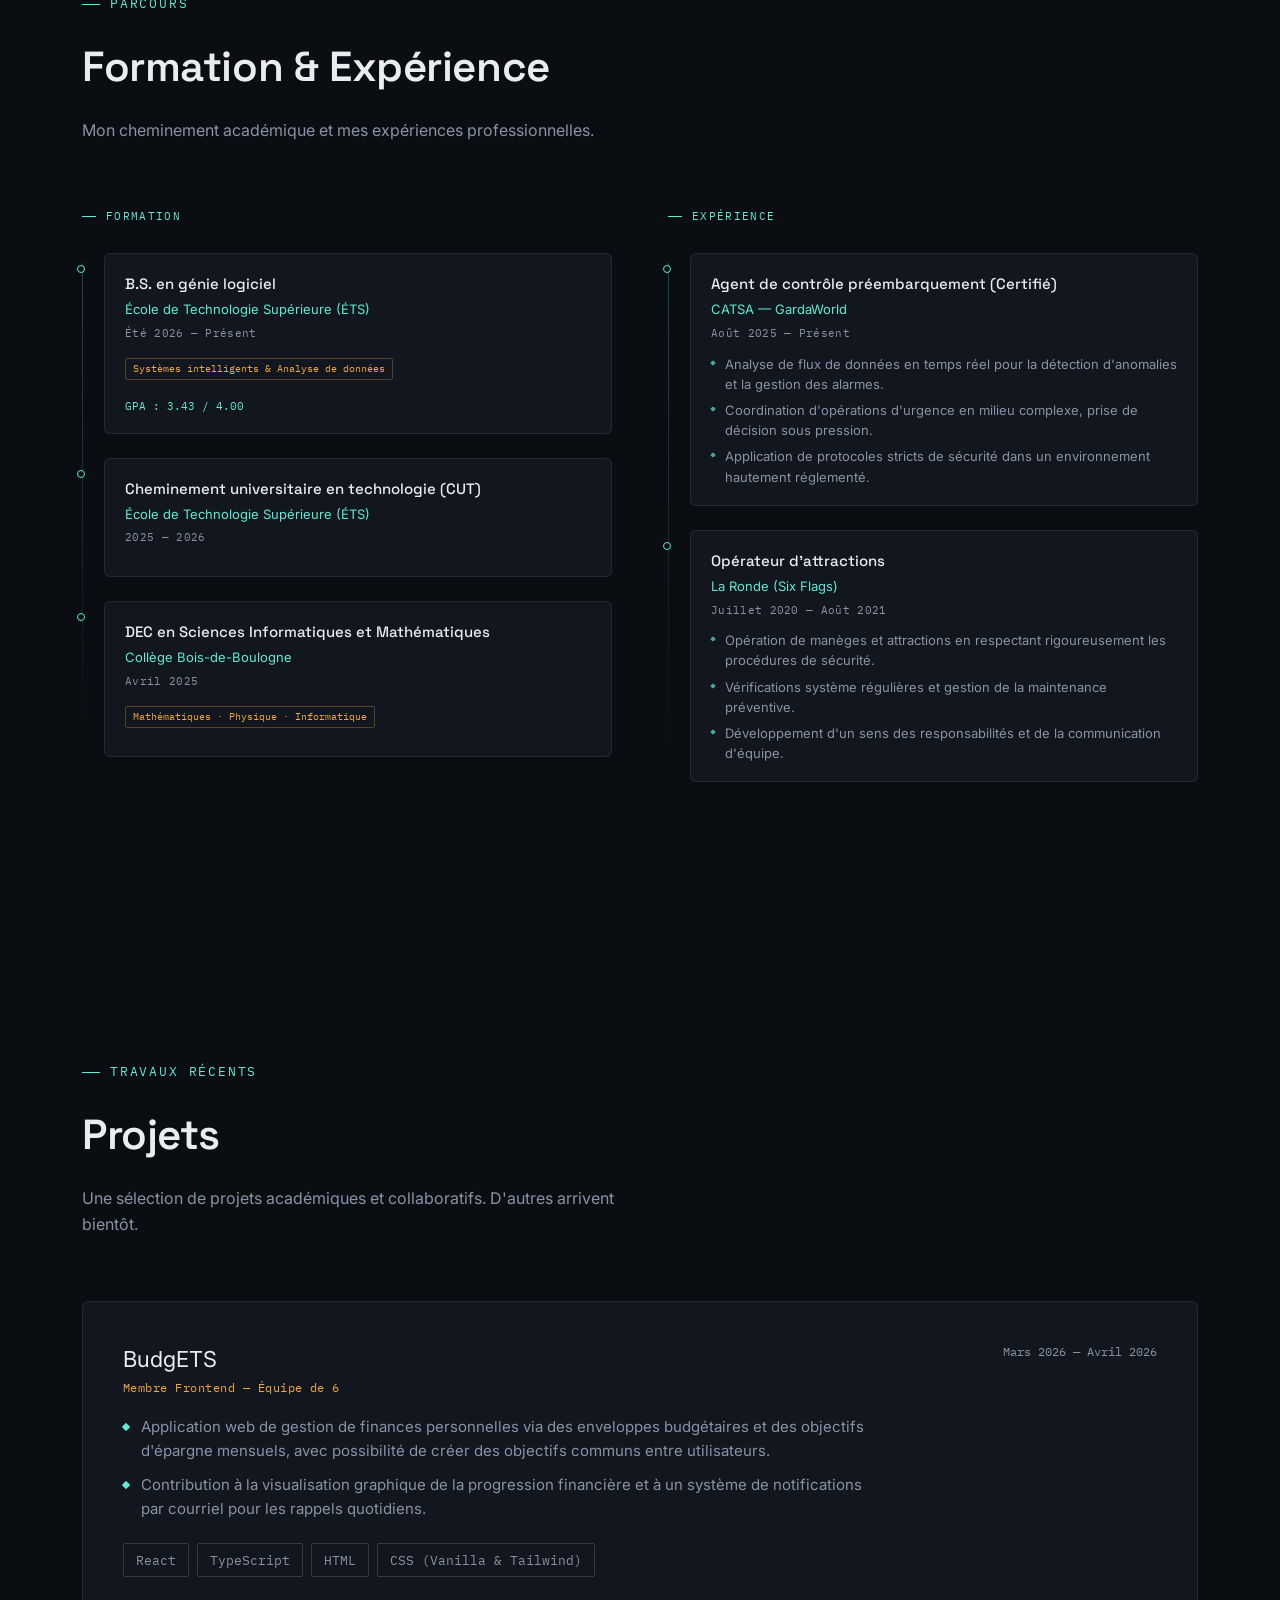
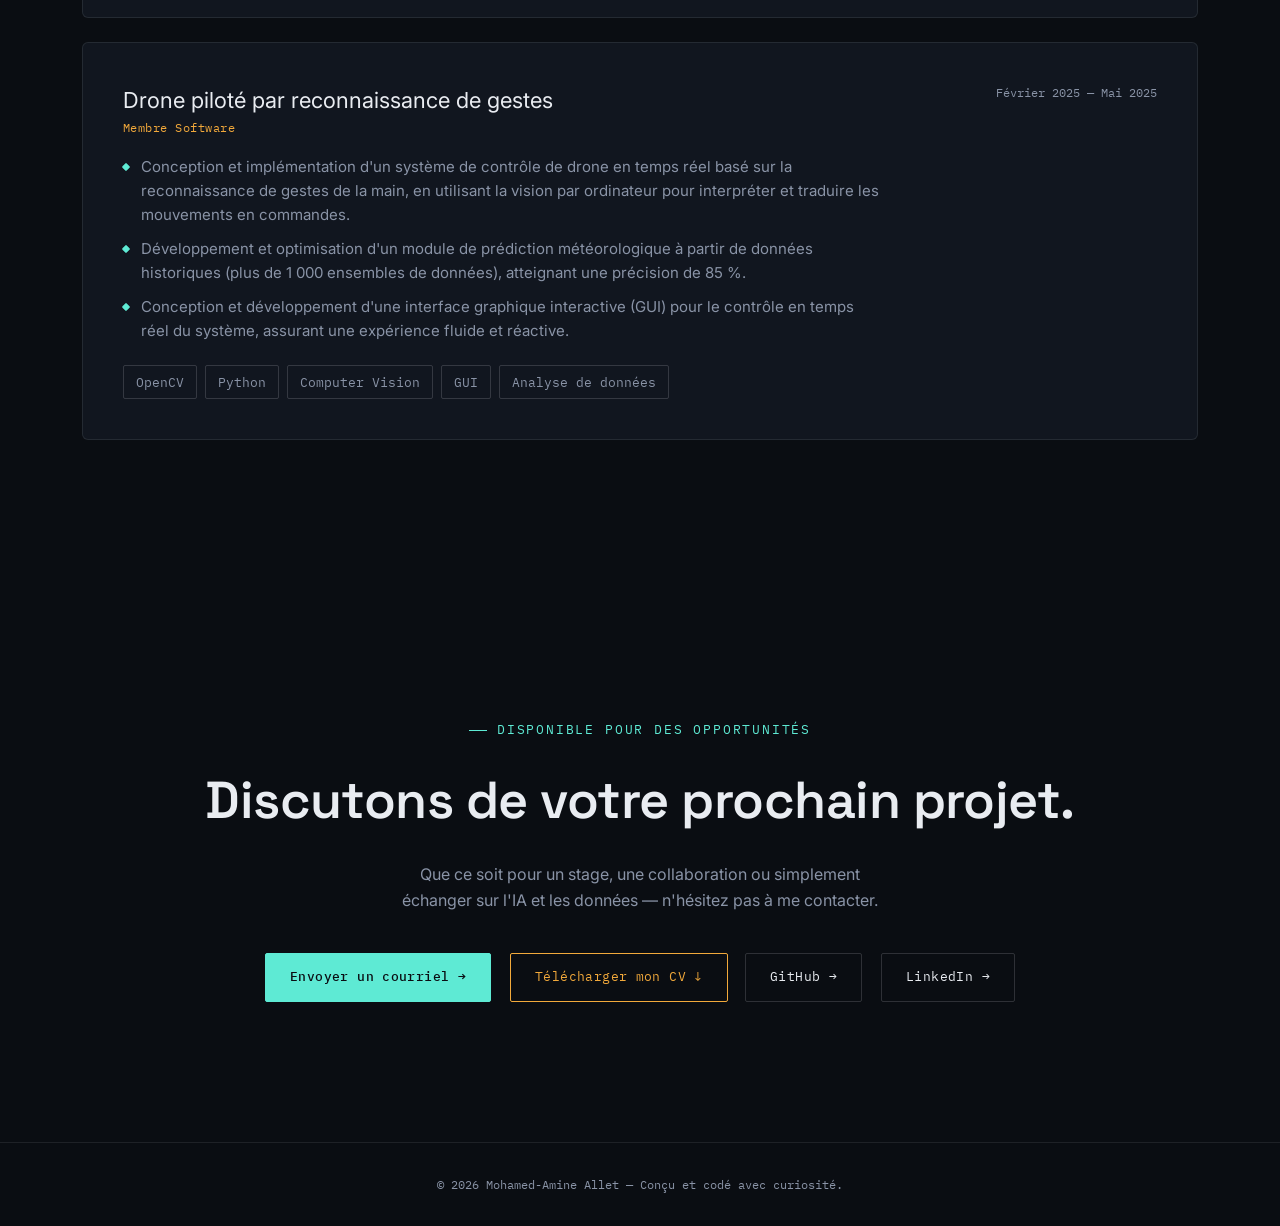
==== commit 724c0841: "Ajout possibilité installer le cv et section travaux et études" ====
--- a/index.html
+++ b/index.html
@@ -22,10 +22,11 @@
   <nav>
     <div class="logo">M<span>.</span>A — <span>allet</span></div>
     <div class="nav-links">
-      <a href="#about"    data-i18n="nav_about">À propos</a>
-      <a href="#skills"   data-i18n="nav_skills">Compétences</a>
-      <a href="#projects" data-i18n="nav_projects">Projets</a>
-      <a href="#contact"  data-i18n="nav_contact">Contact</a>
+      <a href="#about"      data-i18n="nav_about">À propos</a>
+      <a href="#skills"     data-i18n="nav_skills">Compétences</a>
+      <a href="#experience" data-i18n="nav_xp">Parcours</a>
+      <a href="#projects"   data-i18n="nav_projects">Projets</a>
+      <a href="#contact"    data-i18n="nav_contact">Contact</a>
     </div>
     <div class="nav-controls">
       <button class="ctrl-btn" id="lang-toggle" aria-label="Switch language">EN</button>
@@ -53,6 +54,7 @@
       <div class="hero-cta">
         <a href="#projects" class="btn btn-primary" data-i18n="hero_cta_projects">Voir mes projets →</a>
         <a href="#contact"  class="btn btn-ghost"   data-i18n="hero_cta_contact">Me contacter</a>
+        <a href="cv.pdf" download class="btn btn-cv" data-i18n="cv_btn">Télécharger mon CV ↓</a>
       </div>
     </div>
   </div>
@@ -172,6 +174,101 @@
 
 
 <!-- ============================================================
+     EXPERIENCE & EDUCATION
+     ============================================================ -->
+<section id="experience">
+  <div class="wrap">
+    <div class="eyebrow reveal" data-i18n="xp_eyebrow">Parcours</div>
+    <h2 class="section-title reveal" data-i18n="xp_title">Formation & Expérience</h2>
+    <p class="section-sub reveal" data-i18n="xp_sub">Mon cheminement académique et mes expériences professionnelles.</p>
+
+    <div class="xp-grid">
+
+      <!-- ── Education ── -->
+      <div class="reveal d1">
+        <div class="xp-col-label" data-i18n="xp_edu_label">Formation</div>
+        <div class="timeline">
+
+          <!-- ÉTS — B.S. -->
+          <div class="tl-item">
+            <div class="tl-dot"></div>
+            <div class="tl-card">
+              <div class="tl-title"  data-i18n="edu1_title">B.S. en génie logiciel</div>
+              <div class="tl-org"   data-i18n="edu1_org">École de Technologie Supérieure (ÉTS)</div>
+              <div class="tl-date"  data-i18n="edu1_date">Été 2026 — Présent</div>
+              <div class="tl-badge" data-i18n="edu1_badge">Systèmes intelligents & Analyse de données</div>
+              <div class="tl-gpa"   data-i18n="edu1_gpa">GPA : 3.43 / 4.00</div>
+            </div>
+          </div>
+
+          <!-- ÉTS — CUT -->
+          <div class="tl-item">
+            <div class="tl-dot"></div>
+            <div class="tl-card">
+              <div class="tl-title" data-i18n="edu2_title">Cheminement universitaire en technologie (CUT)</div>
+              <div class="tl-org"  data-i18n="edu2_org">École de Technologie Supérieure (ÉTS)</div>
+              <div class="tl-date" data-i18n="edu2_date">2025 — 2026</div>
+            </div>
+          </div>
+
+          <!-- Bois-de-Boulogne -->
+          <div class="tl-item">
+            <div class="tl-dot"></div>
+            <div class="tl-card">
+              <div class="tl-title"  data-i18n="edu3_title">DEC en Sciences Informatiques et Mathématiques</div>
+              <div class="tl-org"   data-i18n="edu3_org">Collège Bois-de-Boulogne</div>
+              <div class="tl-date"  data-i18n="edu3_date">Avril 2025</div>
+              <div class="tl-badge" data-i18n="edu3_badge">Mathématiques · Physique · Informatique</div>
+            </div>
+          </div>
+
+        </div>
+      </div>
+
+      <!-- ── Work Experience ── -->
+      <div class="reveal d2">
+        <div class="xp-col-label" data-i18n="xp_work_label">Expérience</div>
+        <div class="timeline">
+
+          <!-- CATSA -->
+          <div class="tl-item">
+            <div class="tl-dot"></div>
+            <div class="tl-card">
+              <div class="tl-title" data-i18n="work1_title">Agent de contrôle préembarquement (Certifié)</div>
+              <div class="tl-org"  data-i18n="work1_org">CATSA — GardaWorld</div>
+              <div class="tl-date" data-i18n="work1_date">Août 2025 — Présent</div>
+              <ul class="tl-desc">
+                <li data-i18n="work1_d1">Analyse de flux de données en temps réel pour la détection d'anomalies et la gestion des alarmes.</li>
+                <li data-i18n="work1_d2">Coordination d'opérations d'urgence en milieu complexe, prise de décision sous pression.</li>
+                <li data-i18n="work1_d3">Application de protocoles stricts de sécurité dans un environnement hautement réglementé.</li>
+              </ul>
+            </div>
+          </div>
+
+          <!-- La Ronde -->
+          <div class="tl-item">
+            <div class="tl-dot"></div>
+            <div class="tl-card">
+              <div class="tl-title" data-i18n="work2_title">Opérateur d'attractions</div>
+              <div class="tl-org"  data-i18n="work2_org">La Ronde (Six Flags)</div>
+              <div class="tl-date" data-i18n="work2_date">Juillet 2020 — Août 2021</div>
+              <ul class="tl-desc">
+                <li data-i18n="work2_d1">Opération de manèges et attractions en respectant rigoureusement les procédures de sécurité.</li>
+                <li data-i18n="work2_d2">Vérifications système régulières et gestion de la maintenance préventive.</li>
+                <li data-i18n="work2_d3">Développement d'un sens des responsabilités et de la communication d'équipe.</li>
+              </ul>
+            </div>
+          </div>
+
+        </div>
+      </div>
+
+    </div>
+  </div>
+</section>
+
+
+<!-- ============================================================
      PROJECTS
      ============================================================ -->
 <section id="projects">
@@ -219,6 +316,7 @@
     <p class="reveal d1" data-i18n="contact_p">Que ce soit pour un stage, une collaboration ou simplement échanger sur l'IA et les données — n'hésitez pas à me contacter.</p>
     <div class="contact-links reveal d2">
       <a href="mailto:amineallet99@gmail.com" class="btn btn-primary" data-i18n="contact_email">Envoyer un courriel →</a>
+      <a href="cv.pdf" download class="btn btn-cv" data-i18n="cv_btn">Télécharger mon CV ↓</a>
       <a href="https://github.com/MohamedAmineAllet"          target="_blank" rel="noopener" class="btn btn-ghost">GitHub →</a>
       <a href="http://www.linkedin.com/in/mohamed-amine-allet" target="_blank" rel="noopener" class="btn btn-ghost">LinkedIn →</a>
     </div>
--- a/css/style.css
+++ b/css/style.css
@@ -611,10 +611,290 @@
   height:         100%;
   z-index:        0;
   pointer-events: none;
-  opacity:        0.65;
+  opacity:        0.7;
   transition:     opacity 0.4s ease;
 }
-html[data-theme="light"] #bg-canvas { opacity: 0.35; }
+html[data-theme="light"] #bg-canvas { opacity: 0.45; }
 
 /* Ensure all sections sit above the bg canvas */
 header, section, footer { position: relative; z-index: 1; }
+
+
+/* ── 20. EXPERIENCE & EDUCATION TIMELINE ───────────────────── */
+
+.exp-grid {
+  display:               grid;
+  grid-template-columns: 1fr 1fr;
+  gap:                   56px;
+  align-items:           start;
+}
+@media (max-width: 860px) { .exp-grid { grid-template-columns: 1fr; gap: 48px; } }
+
+.exp-col-head {
+  display:        flex;
+  align-items:    center;
+  gap:            10px;
+  font-family:    var(--font-mono);
+  font-size:      12px;
+  text-transform: uppercase;
+  letter-spacing: 0.12em;
+  color:          var(--teal);
+  margin-bottom:  28px;
+}
+.exp-col-head svg { width: 16px; height: 16px; flex-shrink: 0; }
+
+/* Vertical timeline rail */
+.timeline {
+  position:    relative;
+  padding-left: 22px;
+}
+.timeline::before {
+  content:    '';
+  position:   absolute;
+  left:       0; top: 6px; bottom: 24px;
+  width:      1px;
+  background: linear-gradient(to bottom, var(--teal), transparent);
+  opacity:    0.28;
+}
+
+.tl-item {
+  position:      relative;
+  margin-bottom: 24px;
+}
+.tl-item:last-child { margin-bottom: 0; }
+
+/* Dot on the rail */
+.tl-dot {
+  position:      absolute;
+  left:          -26px;
+  top:           10px;
+  width:         8px; height: 8px;
+  border:        1.5px solid var(--teal);
+  border-radius: 50%;
+  background:    var(--bg);
+  transition:    background 0.25s ease;
+}
+.tl-item:hover .tl-dot { background: var(--teal); }
+
+/* Card */
+.tl-card {
+  background:    var(--bg-panel);
+  border:        1px solid var(--line);
+  border-radius: 6px;
+  padding:       20px 22px;
+  transition:    border-color 0.25s ease, transform 0.25s ease, background 0.4s ease;
+}
+.tl-item:hover .tl-card {
+  border-color: var(--line-strong);
+  transform:    translateX(4px);
+}
+
+.tl-title {
+  font-family:   var(--font-display);
+  font-size:     15px;
+  font-weight:   600;
+  margin-bottom: 4px;
+}
+.tl-org {
+  font-size:     13px;
+  color:         var(--teal);
+  margin-bottom: 5px;
+}
+.tl-date {
+  font-family:    var(--font-mono);
+  font-size:      11px;
+  color:          var(--text-muted);
+  margin-bottom:  10px;
+}
+.tl-badge {
+  display:        inline-flex;
+  align-items:    center;
+  font-family:    var(--font-mono);
+  font-size:      11px;
+  color:          var(--amber);
+  border:         1px solid rgba(242,169,59,0.3);
+  border-radius:  3px;
+  padding:        3px 9px;
+  margin-bottom:  10px;
+}
+.tl-desc {
+  margin-top:  4px;
+}
+.tl-desc li {
+  font-size:     13px;
+  color:         var(--text-muted);
+  list-style:    none;
+  padding-left:  14px;
+  position:      relative;
+  margin-bottom: 5px;
+  line-height:   1.55;
+}
+.tl-desc li:last-child { margin-bottom: 0; }
+.tl-desc li::before {
+  content:       '';
+  position:      absolute;
+  left: 0; top:  7px;
+  width:  4px; height: 4px;
+  background:    var(--teal);
+  border-radius: 1px;
+  transform:     rotate(45deg);
+  opacity:       0.7;
+}
+
+/* ── 21. CV DOWNLOAD BUTTON ─────────────────────────────────── */
+
+.btn-cv {
+  border-color: var(--amber);
+  color:        var(--amber);
+}
+.btn-cv:hover {
+  background:   var(--amber);
+  color:        var(--bg);
+  transform:    translateY(-2px);
+  box-shadow:   0 8px 24px -8px rgba(242,169,59,0.35);
+}
+
+
+/* ── 20. EXPERIENCE & EDUCATION SECTION ────────────────────── */
+
+.xp-grid {
+  display:               grid;
+  grid-template-columns: 1fr 1fr;
+  gap:                   56px;
+  align-items:           start;
+}
+@media (max-width: 860px) { .xp-grid { grid-template-columns: 1fr; gap: 48px; } }
+
+.xp-col-label {
+  font-family:    var(--font-mono);
+  font-size:      11px;
+  text-transform: uppercase;
+  letter-spacing: 0.12em;
+  color:          var(--teal);
+  display:        flex;
+  align-items:    center;
+  gap:            10px;
+  margin-bottom:  28px;
+}
+.xp-col-label::before {
+  content: '';
+  width: 14px; height: 1px;
+  background: var(--teal);
+  display: inline-block;
+}
+
+/* Vertical timeline line */
+.timeline {
+  position:    relative;
+  padding-left: 22px;
+}
+.timeline::before {
+  content:    '';
+  position:   absolute;
+  left:       0; top: 10px; bottom: 8px;
+  width:      1px;
+  background: linear-gradient(to bottom, var(--teal), transparent);
+  opacity:    0.28;
+}
+
+.tl-item {
+  position:      relative;
+  margin-bottom: 24px;
+}
+.tl-item:last-child { margin-bottom: 0; }
+
+/* Dot on the line */
+.tl-dot {
+  position:     absolute;
+  left:         -27px; top: 12px;
+  width:        8px;   height: 8px;
+  background:   var(--bg);
+  border:       1.5px solid var(--teal);
+  border-radius:50%;
+  transition:   background 0.25s ease;
+}
+.tl-item:hover .tl-dot { background: var(--teal); }
+
+/* Card */
+.tl-card {
+  background:    var(--bg-panel);
+  border:        1px solid var(--line);
+  border-radius: 6px;
+  padding:       18px 20px;
+  transition:    border-color 0.28s ease, transform 0.28s ease, background 0.4s ease;
+}
+.tl-item:hover .tl-card {
+  border-color: var(--line-strong);
+  transform:    translateX(5px);
+}
+
+.tl-title {
+  font-family:   var(--font-display);
+  font-size:     15px;
+  font-weight:   500;
+  margin-bottom: 3px;
+}
+.tl-org {
+  font-size:     13px;
+  color:         var(--teal);
+  margin-bottom: 5px;
+}
+.tl-date {
+  font-family:   var(--font-mono);
+  font-size:     10.5px;
+  color:         var(--text-muted);
+  margin-bottom: 12px;
+  letter-spacing: 0.03em;
+}
+.tl-badge {
+  display:        inline-block;
+  font-family:    var(--font-mono);
+  font-size:      10px;
+  color:          var(--amber);
+  border:         1px solid rgba(242,169,59,0.3);
+  border-radius:  2px;
+  padding:        2px 7px;
+  margin-bottom:  10px;
+}
+.tl-desc {
+  font-size:   13px;
+  color:       var(--text-muted);
+  line-height: 1.65;
+}
+.tl-desc li {
+  list-style:    none;
+  padding-left:  14px;
+  position:      relative;
+  margin-bottom: 6px;
+}
+.tl-desc li:last-child { margin-bottom: 0; }
+.tl-desc li::before {
+  content:       '';
+  position:      absolute;
+  left: 0;       top: 7px;
+  width: 4px;    height: 4px;
+  background:    var(--teal);
+  border-radius: 1px;
+  transform:     rotate(45deg);
+}
+
+/* GPA badge */
+.tl-gpa {
+  font-family:  var(--font-mono);
+  font-size:    10.5px;
+  color:        var(--teal);
+  margin-top:   8px;
+}
+
+/* ── CV download button ─────────────────────────────────────── */
+.btn-cv {
+  border-color: var(--amber);
+  color:        var(--amber);
+}
+.btn-cv:hover {
+  background:    var(--amber);
+  color:         var(--bg);
+  border-color:  var(--amber);
+  transform:     translateY(-2px);
+  box-shadow:    0 8px 24px -8px rgba(242,169,59,0.4);
+}
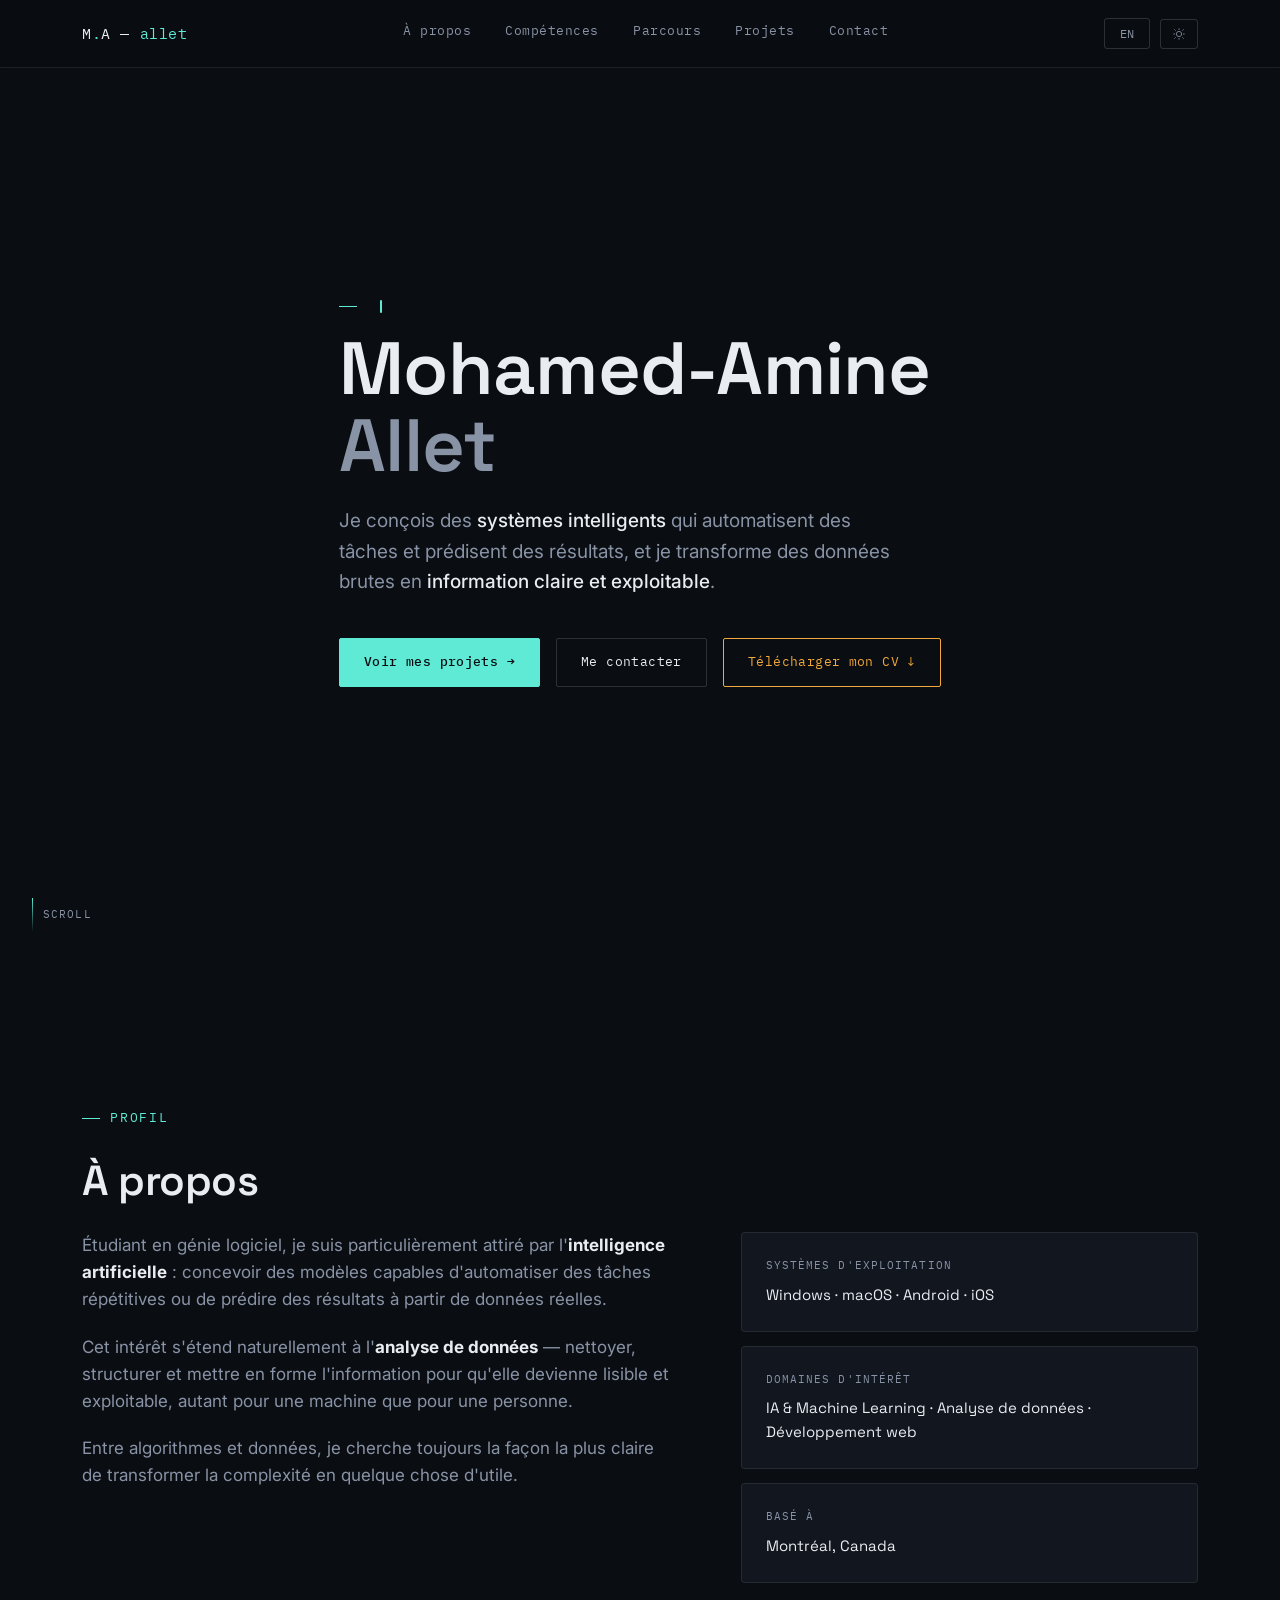
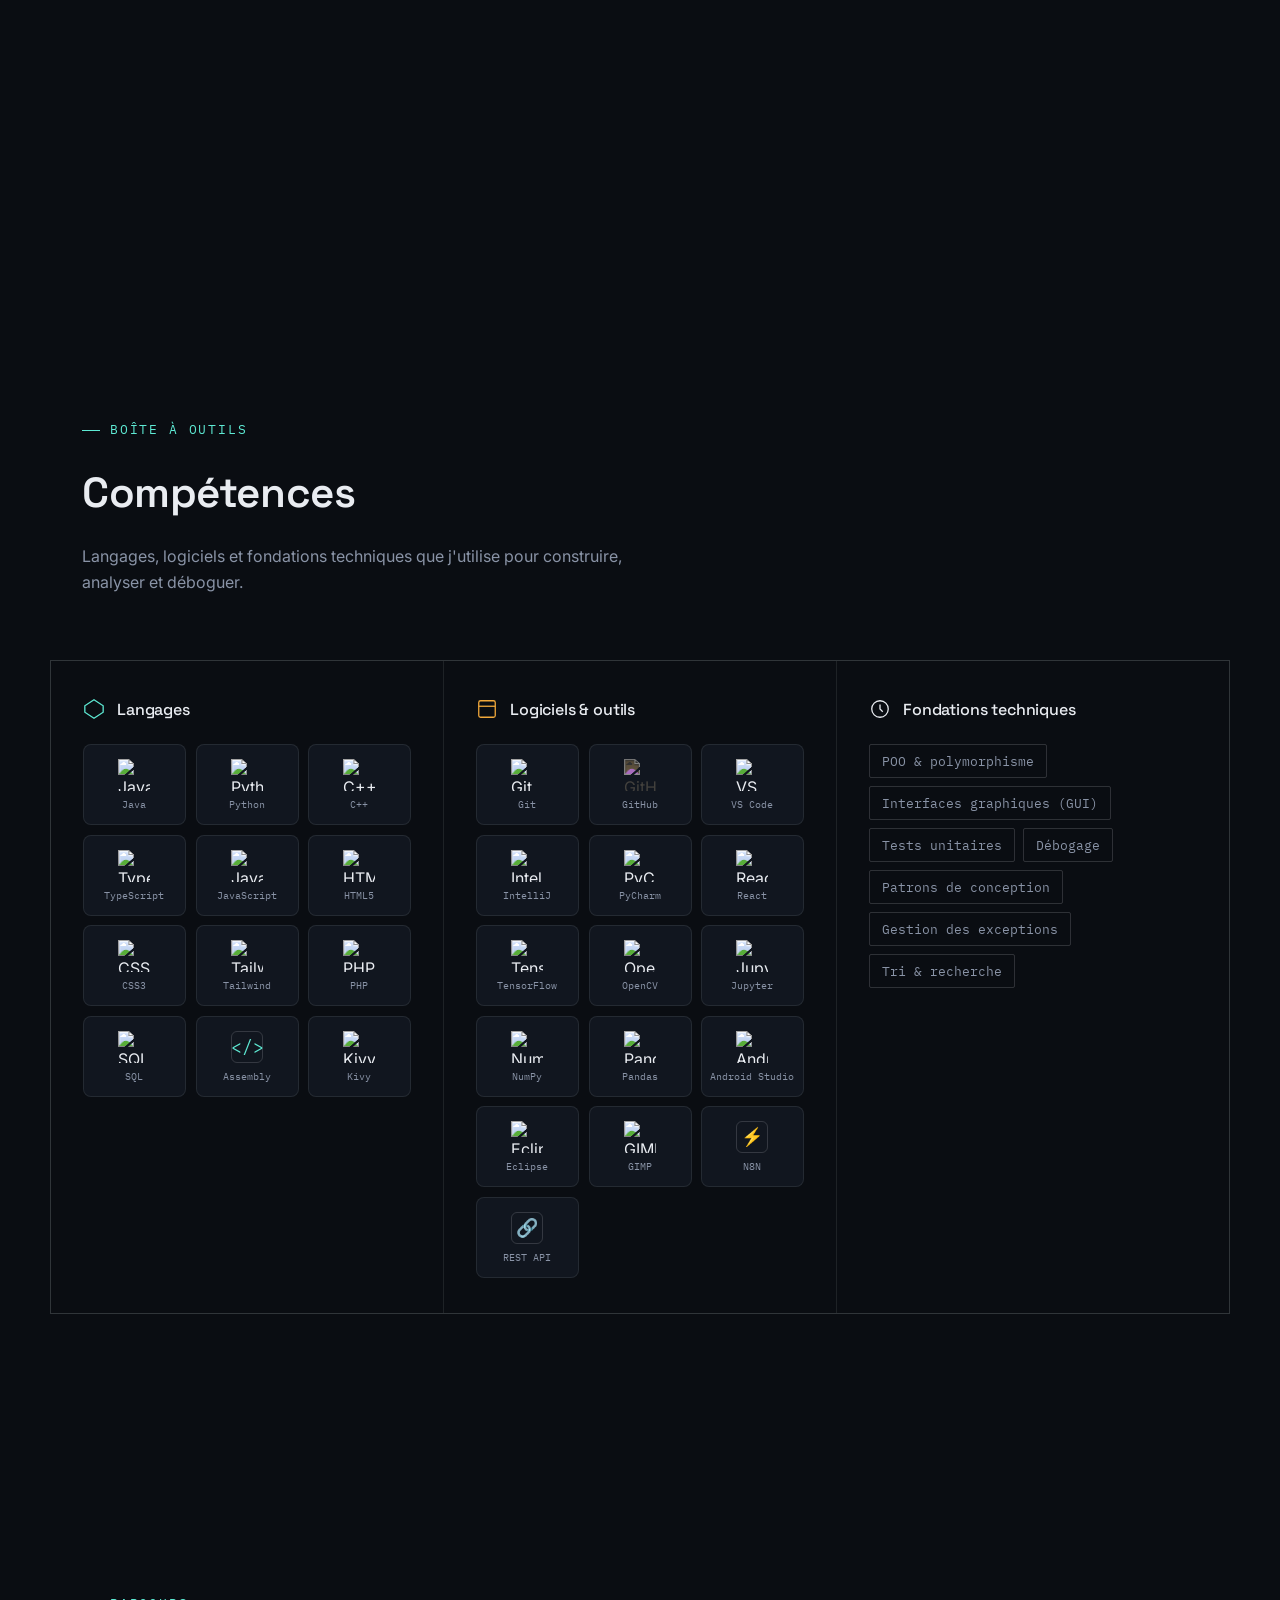
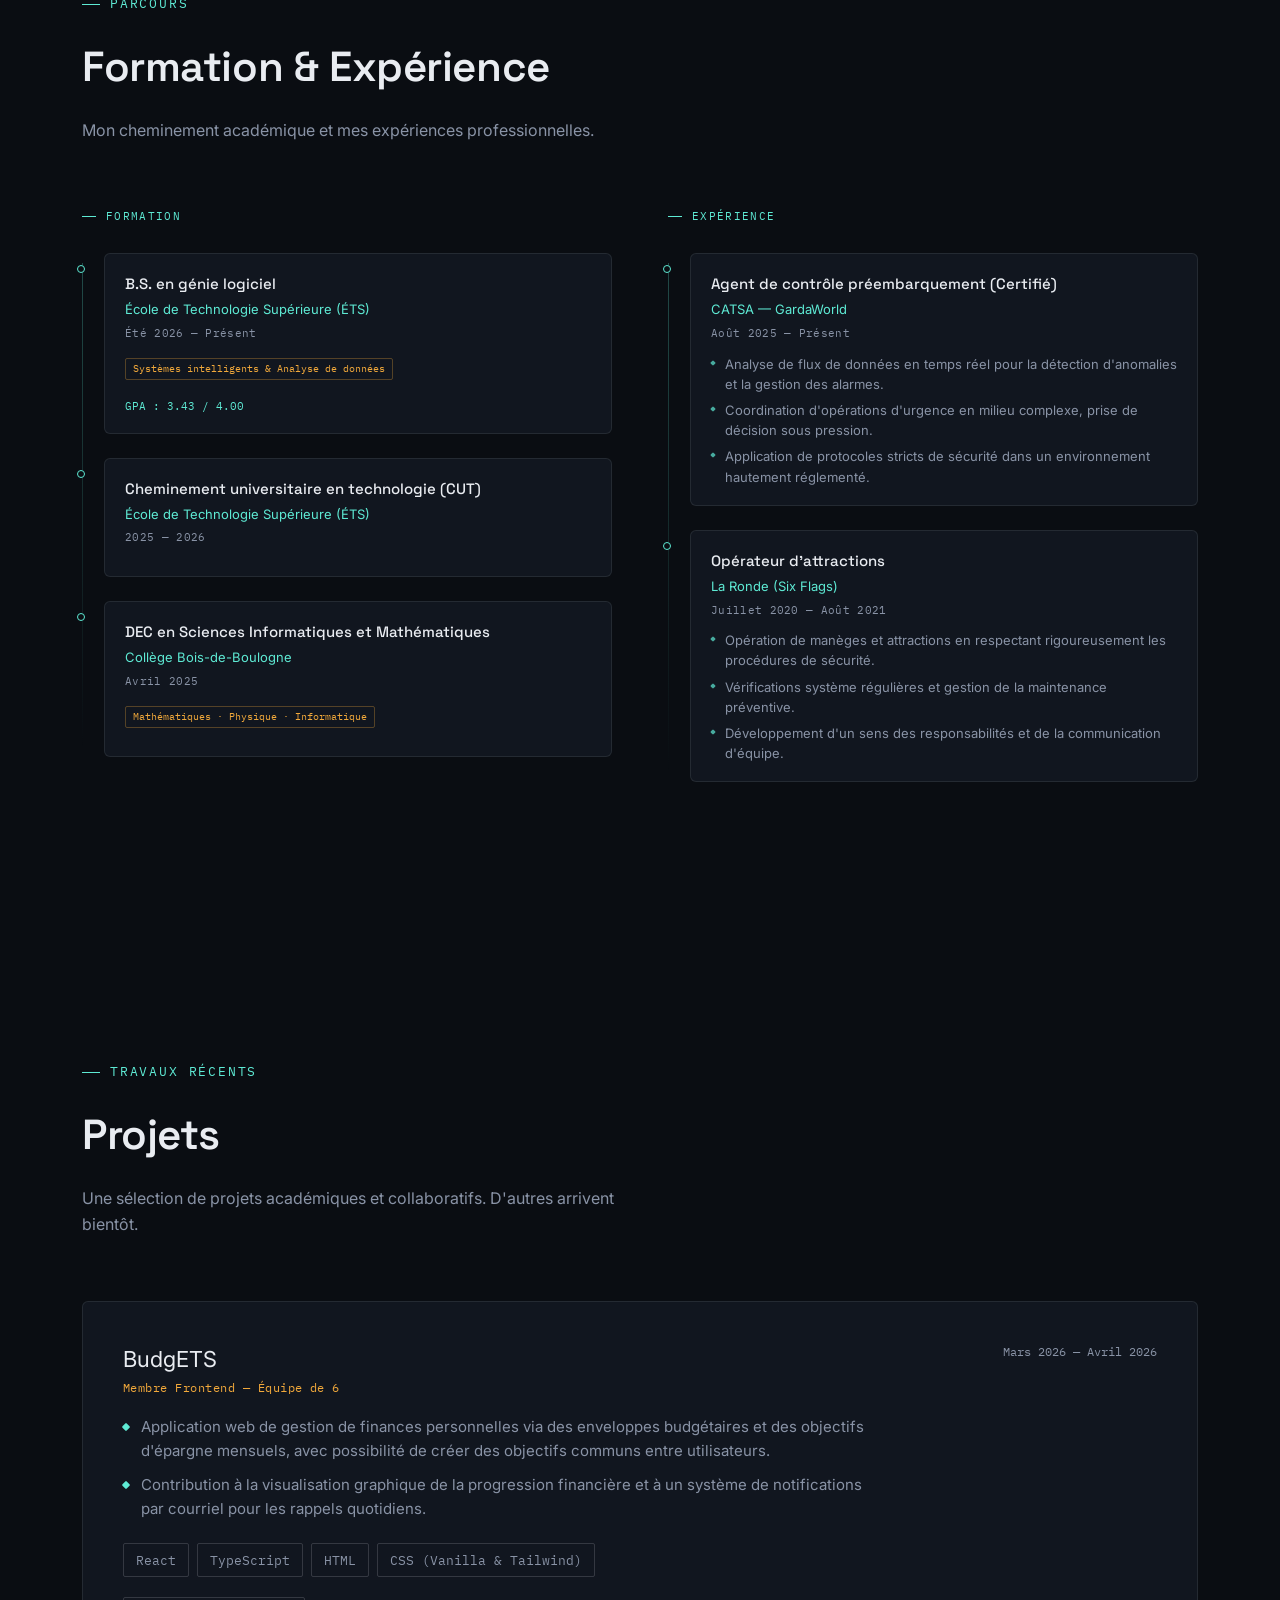
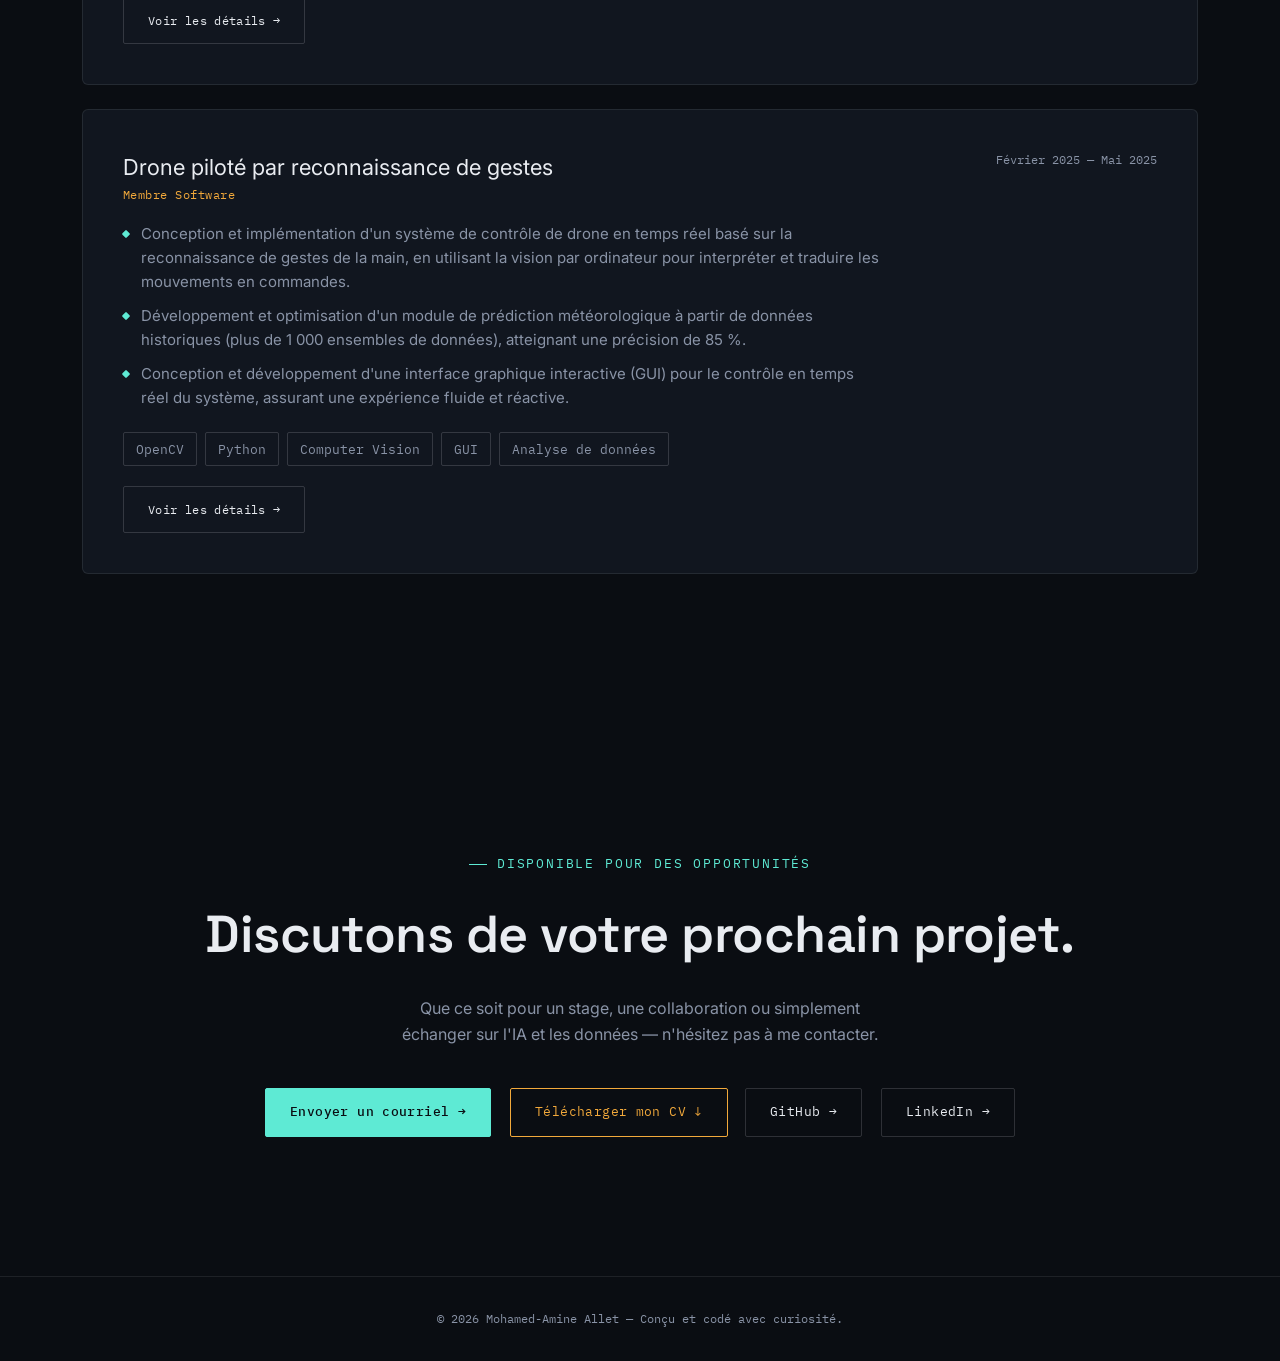
==== commit ec7b0fb0: "Ajout des projets personalisé (en version beta) Ajout animation du titre qui se delete après 2 secon" ====
--- a/index.html
+++ b/index.html
@@ -45,7 +45,9 @@
   <canvas id="hero-canvas"></canvas>
   <div class="wrap">
     <div class="hero-content">
-      <div class="eyebrow" data-i18n="hero_eyebrow">Étudiant en génie logiciel</div>
+      <div class="eyebrow">
+        <span id="typewriter-text"></span><span id="typewriter-cursor"></span>
+      </div>
       <h1 class="hero-name">Mohamed-Amine<span class="last">Allet</span></h1>
       <p class="hero-tagline" data-i18n-html="hero_tagline">
         Je conçois des <strong>systèmes intelligents</strong> qui automatisent des tâches et prédisent des résultats,
@@ -287,6 +289,7 @@
         <li data-i18n="p1_d2">Contribution à la visualisation graphique de la progression financière et à un système de notifications par courriel pour les rappels quotidiens.</li>
       </ul>
       <div class="project-tags"><span class="tag">React</span><span class="tag">TypeScript</span><span class="tag">HTML</span><span class="tag">CSS (Vanilla & Tailwind)</span></div>
+      <div style="margin-top:20px"><a href="projects/budgets.html" class="btn btn-ghost" style="font-size:12px">Voir les détails →</a></div>
     </div>
 
     <div class="project-card reveal d2">
@@ -300,6 +303,7 @@
         <li data-i18n="p2_d3">Conception et développement d'une interface graphique interactive (GUI) pour le contrôle en temps réel du système, assurant une expérience fluide et réactive.</li>
       </ul>
       <div class="project-tags"><span class="tag">OpenCV</span><span class="tag">Python</span><span class="tag">Computer Vision</span><span class="tag">GUI</span><span class="tag" data-i18n="p2_tag_data">Analyse de données</span></div>
+      <div style="margin-top:20px"><a href="projects/drone.html" class="btn btn-ghost" style="font-size:12px">Voir les détails →</a></div>
     </div>
 
   </div>
@@ -344,6 +348,7 @@
 <script src="js/scroll-fx.js"></script>
 <script src="js/cursor.js"></script>
 <script src="js/particles.js"></script>
+<script src="js/typewriter.js"></script>
 <script src="js/main.js"></script>
 
 </body>
--- a/css/style.css
+++ b/css/style.css
@@ -898,3 +898,26 @@
   transform:     translateY(-2px);
   box-shadow:    0 8px 24px -8px rgba(242,169,59,0.4);
 }
+
+
+/* ── 21. TYPEWRITER ────────────────────────────────────────── */
+
+#typewriter-text {
+  /* inherits .eyebrow styles — just a plain inline span */
+}
+
+#typewriter-cursor {
+  display:          inline-block;
+  width:            2px;
+  height:           1em;
+  background:       var(--teal);
+  margin-left:      3px;
+  vertical-align:   middle;
+  border-radius:    1px;
+  animation:        tw-blink 1s step-end infinite;
+}
+
+@keyframes tw-blink {
+  0%, 100% { opacity: 1; }
+  50%       { opacity: 0; }
+}
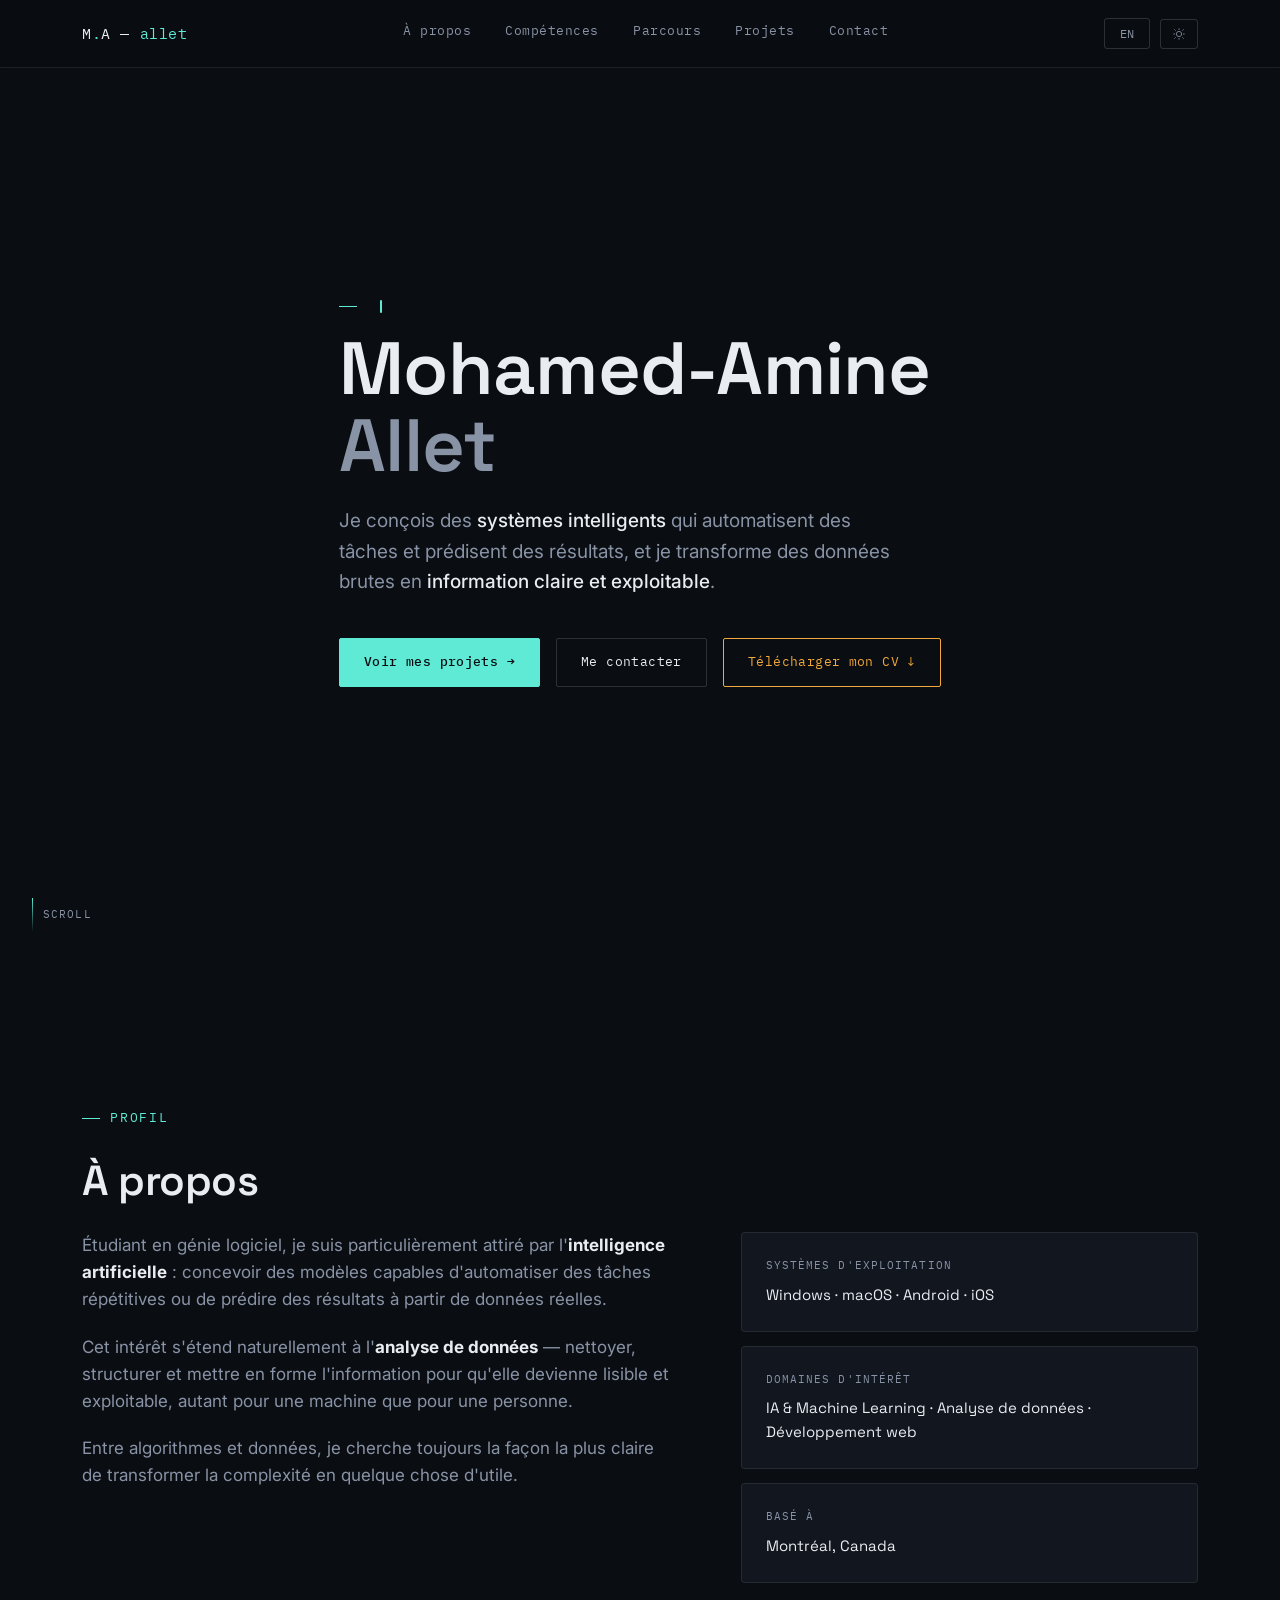
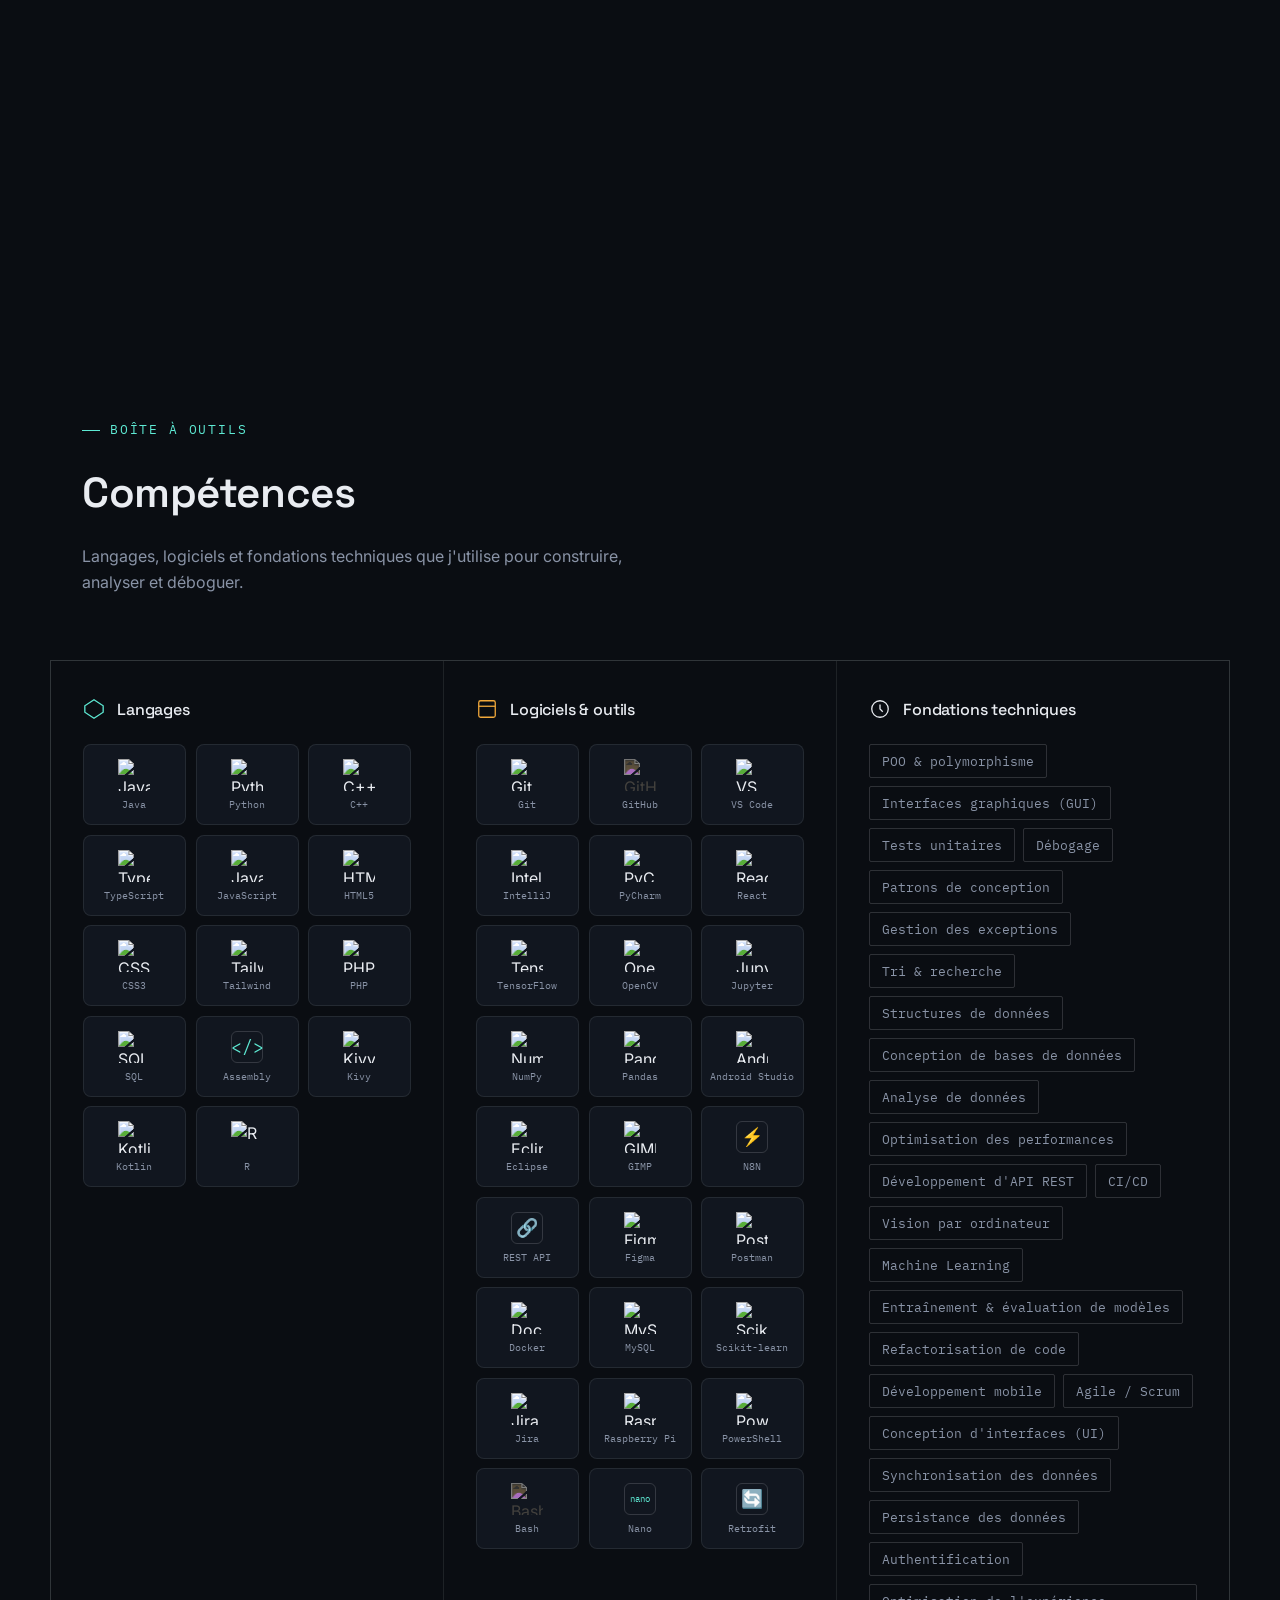
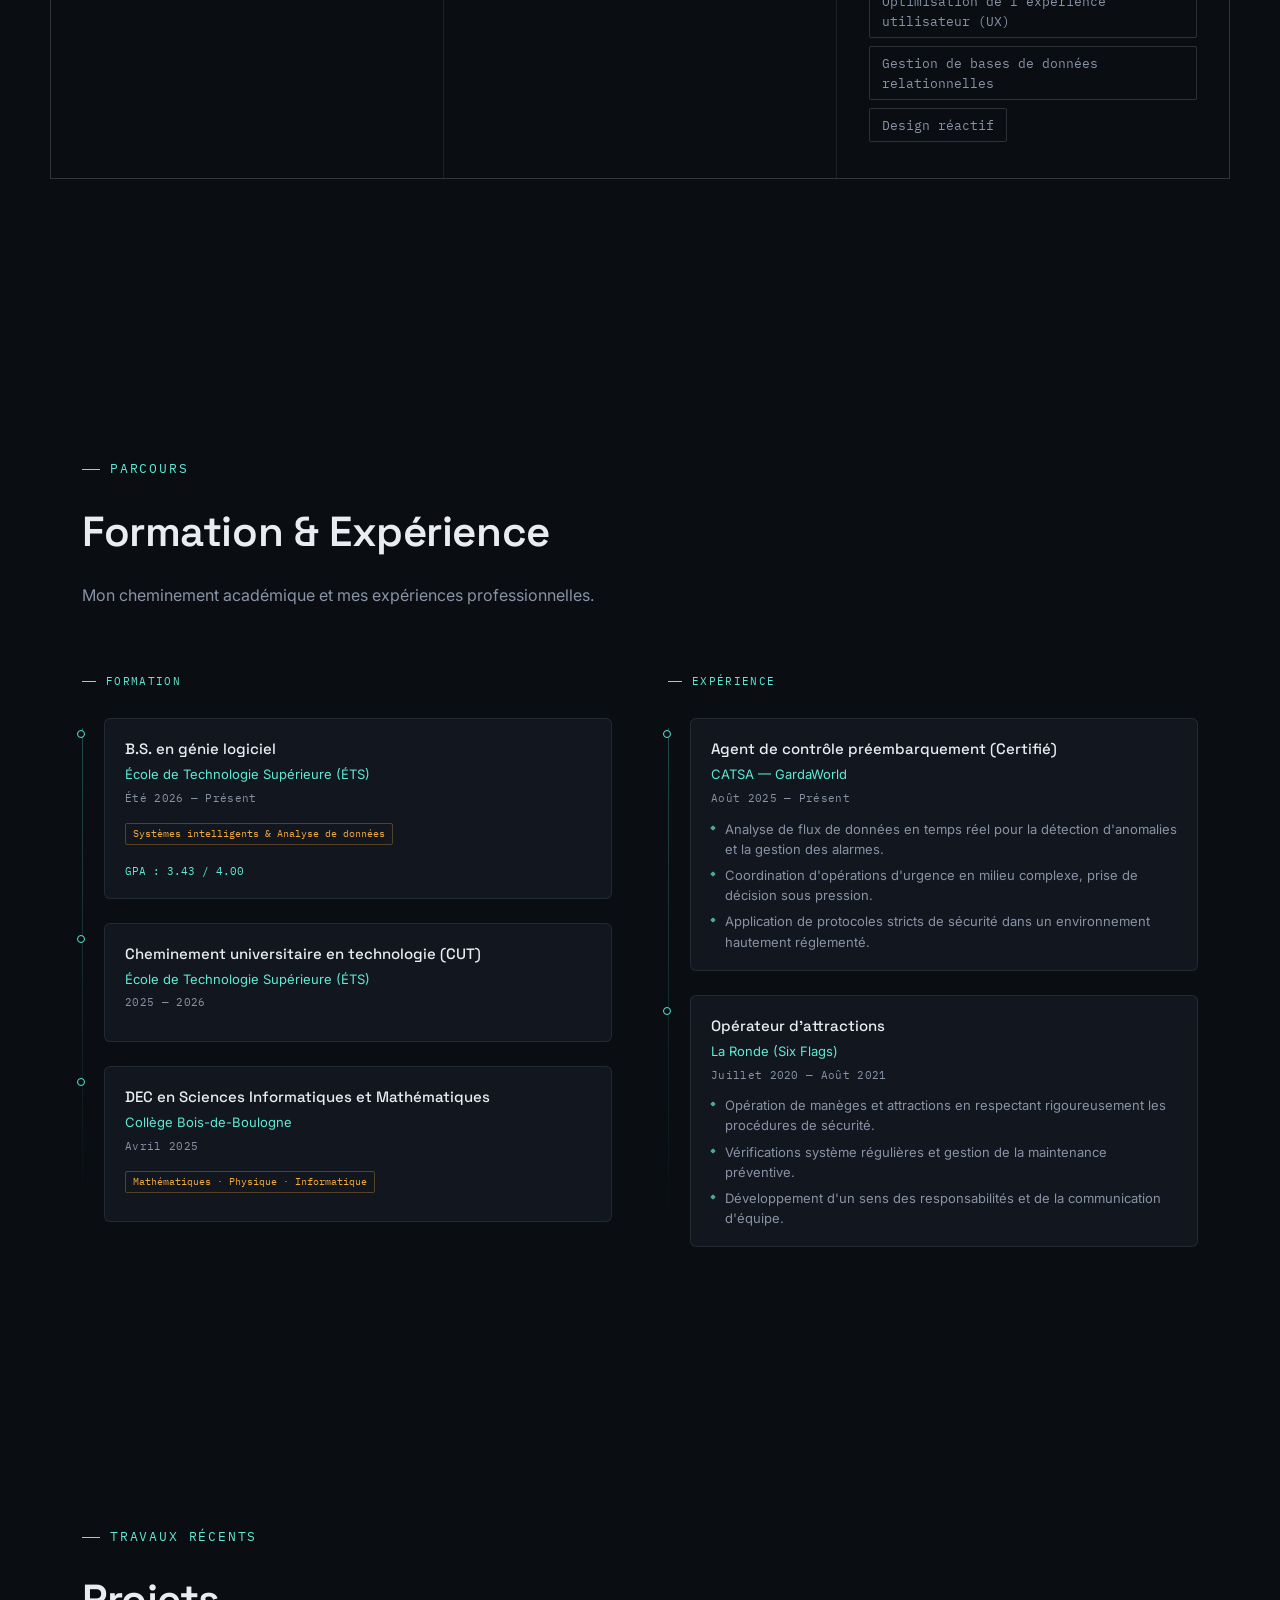
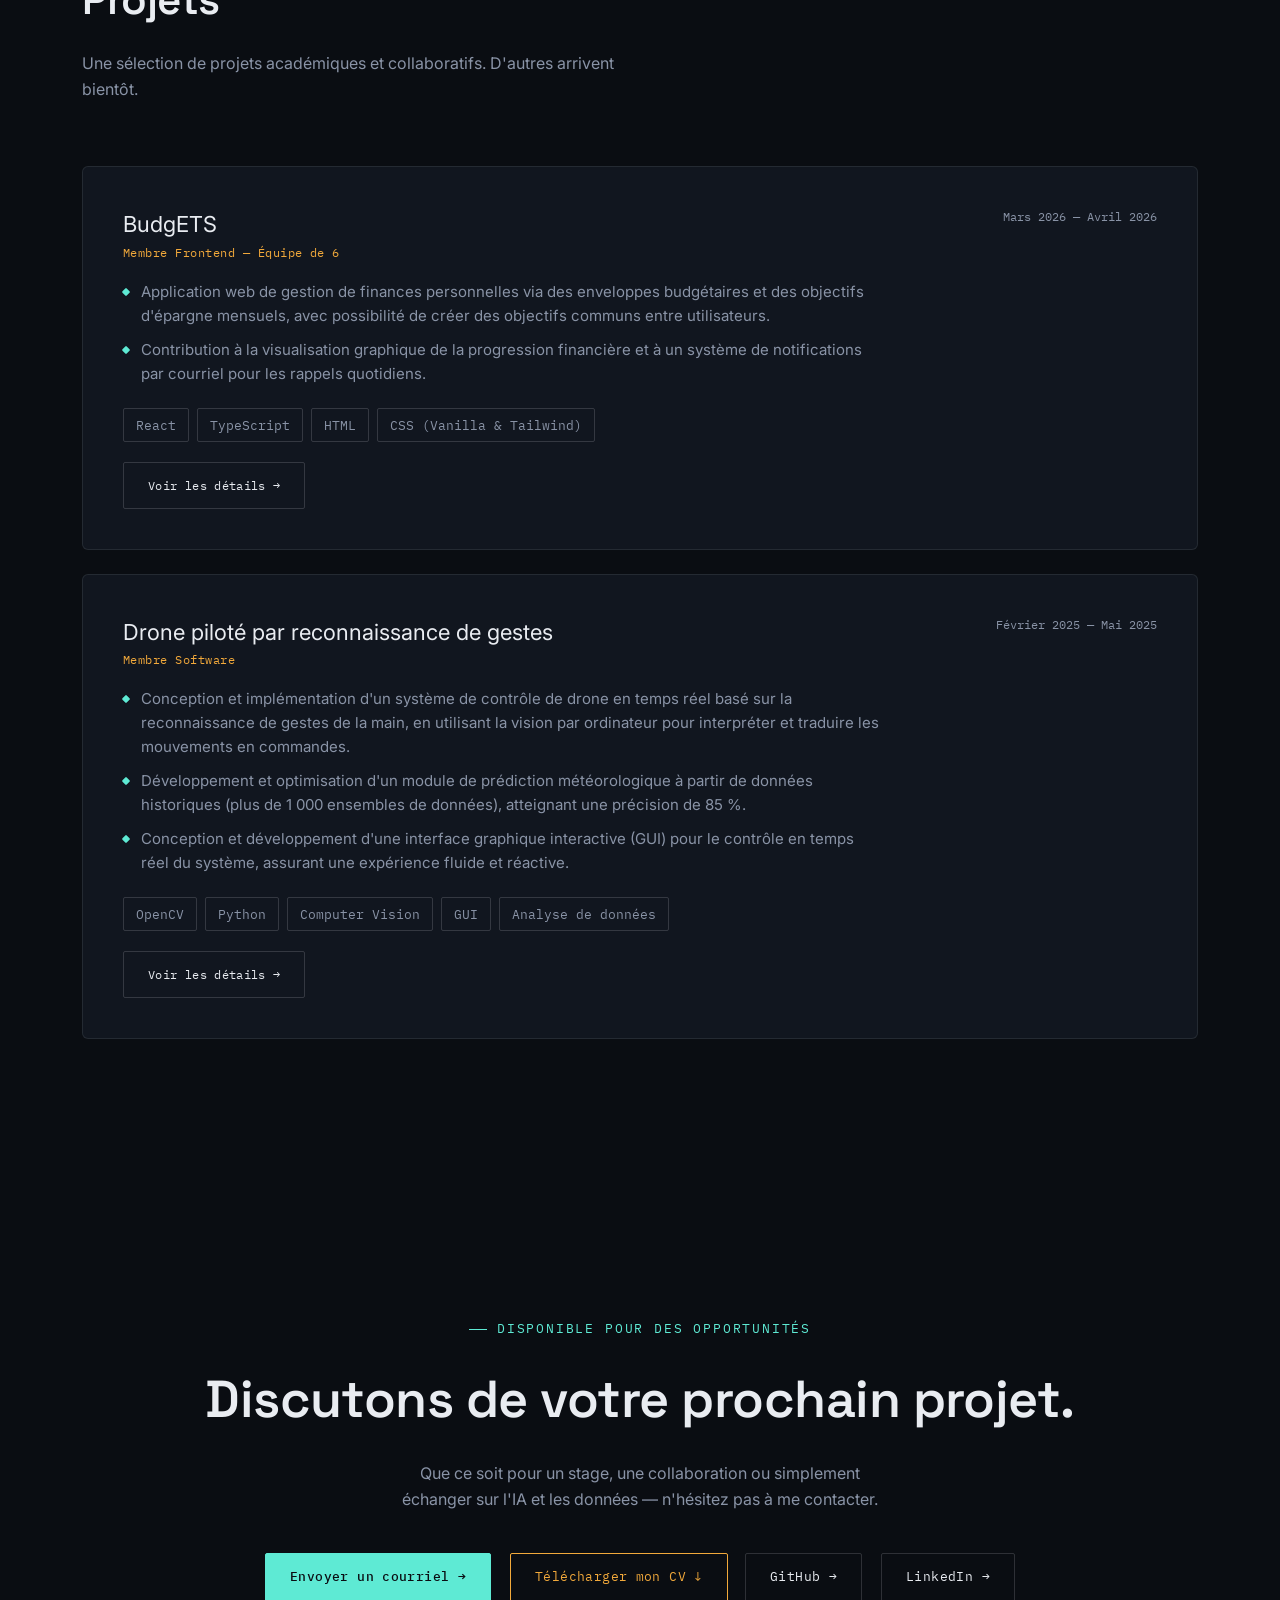
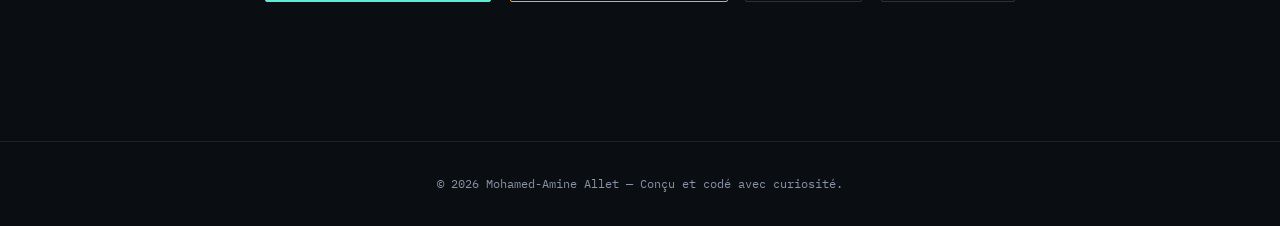
==== commit c2d694e0: "Ajout de certaines compétences,outils et logiciel." ====
--- a/index.html
+++ b/index.html
@@ -56,7 +56,7 @@
       <div class="hero-cta">
         <a href="#projects" class="btn btn-primary" data-i18n="hero_cta_projects">Voir mes projets →</a>
         <a href="#contact"  class="btn btn-ghost"   data-i18n="hero_cta_contact">Me contacter</a>
-        <a href="cv.pdf" download class="btn btn-cv" data-i18n="cv_btn">Télécharger mon CV ↓</a>
+        <a href="./data/public/CvPro(VersionFrançaise)AvecLiens.docx" download class="btn btn-cv" data-i18n="cv_btn">Télécharger mon CV ↓</a>
       </div>
     </div>
   </div>
@@ -124,6 +124,8 @@
           <div class="skill-icon-card" style="--i:9"><img class="skill-logo" src="https://cdn.jsdelivr.net/gh/devicons/devicon@latest/icons/mysql/mysql-original.svg" alt="SQL"><span class="skill-label">SQL</span></div>
           <div class="skill-icon-card" style="--i:10"><div class="skill-glyph-fallback">&lt;/&gt;</div><span class="skill-label">Assembly</span></div>
           <div class="skill-icon-card" style="--i:11"><img class="skill-logo" src="https://cdn.jsdelivr.net/gh/devicons/devicon@latest/icons/python/python-original.svg" alt="Kivy"><span class="skill-label">Kivy</span></div>
+          <div class="skill-icon-card" style="--i:12"><img class="skill-logo" src="https://cdn.jsdelivr.net/gh/devicons/devicon@latest/icons/kotlin/kotlin-original.svg" alt="Kotlin"><span class="skill-label">Kotlin</span></div>
+          <div class="skill-icon-card" style="--i:13"><img class="skill-logo" src="https://cdn.jsdelivr.net/gh/devicons/devicon@latest/icons/r/r-original.svg" alt="R"><span class="skill-label">R</span></div>
         </div>
       </div>
 
@@ -150,6 +152,17 @@
           <div class="skill-icon-card" style="--i:13"><img class="skill-logo" src="https://cdn.jsdelivr.net/gh/devicons/devicon@latest/icons/gimp/gimp-original.svg" alt="GIMP"><span class="skill-label">GIMP</span></div>
           <div class="skill-icon-card" style="--i:14"><div class="skill-glyph-fallback">⚡</div><span class="skill-label">N8N</span></div>
           <div class="skill-icon-card" style="--i:15"><div class="skill-glyph-fallback">🔗</div><span class="skill-label">REST API</span></div>
+          <div class="skill-icon-card" style="--i:16"><img class="skill-logo" src="https://cdn.jsdelivr.net/gh/devicons/devicon@latest/icons/figma/figma-original.svg" alt="Figma"><span class="skill-label">Figma</span></div>
+          <div class="skill-icon-card" style="--i:17"><img class="skill-logo" src="https://cdn.jsdelivr.net/gh/devicons/devicon@latest/icons/postman/postman-original.svg" alt="Postman"><span class="skill-label">Postman</span></div>
+          <div class="skill-icon-card" style="--i:18"><img class="skill-logo" src="https://cdn.jsdelivr.net/gh/devicons/devicon@latest/icons/docker/docker-original.svg" alt="Docker"><span class="skill-label">Docker</span></div>
+          <div class="skill-icon-card" style="--i:19"><img class="skill-logo" src="https://cdn.jsdelivr.net/gh/devicons/devicon@latest/icons/mysql/mysql-original.svg" alt="MySQL"><span class="skill-label">MySQL</span></div>
+          <div class="skill-icon-card" style="--i:20"><img class="skill-logo" src="https://cdn.jsdelivr.net/gh/devicons/devicon@latest/icons/scikitlearn/scikitlearn-original.svg" alt="Scikit-learn"><span class="skill-label">Scikit-learn</span></div>
+          <div class="skill-icon-card" style="--i:21"><img class="skill-logo" src="https://cdn.jsdelivr.net/gh/devicons/devicon@latest/icons/jira/jira-original.svg" alt="Jira"><span class="skill-label">Jira</span></div>
+          <div class="skill-icon-card" style="--i:22"><img class="skill-logo" src="https://cdn.jsdelivr.net/gh/devicons/devicon@latest/icons/raspberrypi/raspberrypi-original.svg" alt="Raspberry Pi"><span class="skill-label">Raspberry Pi</span></div>
+          <div class="skill-icon-card" style="--i:23"><img class="skill-logo" src="https://cdn.jsdelivr.net/gh/devicons/devicon@latest/icons/powershell/powershell-original.svg" alt="PowerShell"><span class="skill-label">PowerShell</span></div>
+          <div class="skill-icon-card" style="--i:24"><img class="skill-logo logo-invert-dark" src="https://cdn.jsdelivr.net/gh/devicons/devicon@latest/icons/bash/bash-original.svg" alt="Bash"><span class="skill-label">Bash</span></div>
+          <div class="skill-icon-card" style="--i:25"><div class="skill-glyph-fallback" style="font-size:9px;font-family:var(--font-mono)">nano</div><span class="skill-label">Nano</span></div>
+          <div class="skill-icon-card" style="--i:26"><div class="skill-glyph-fallback">🔄</div><span class="skill-label">Retrofit</span></div>
         </div>
       </div>
 
@@ -167,13 +180,31 @@
           <span class="tag" data-i18n="found_5">Patrons de conception</span>
           <span class="tag" data-i18n="found_6">Gestion des exceptions</span>
           <span class="tag" data-i18n="found_7">Tri & recherche</span>
-        </div>
-      </div>
-
-    </div>
-  </div>
-</section>
-
+          <span class="tag" data-i18n="found_8">Structures de données</span>
+          <span class="tag" data-i18n="found_9">Conception de bases de données</span>
+          <span class="tag" data-i18n="found_10">Analyse de données</span>
+          <span class="tag" data-i18n="found_11">Optimisation des performances</span>
+          <span class="tag" data-i18n="found_12">Développement d'API REST</span>
+          <span class="tag" data-i18n="found_13">CI/CD</span>
+          <span class="tag" data-i18n="found_14">Vision par ordinateur</span>
+          <span class="tag" data-i18n="found_15">Machine Learning</span>
+          <span class="tag" data-i18n="found_16">Entraînement & évaluation de modèles</span>
+          <span class="tag" data-i18n="found_17">Refactorisation de code</span>
+          <span class="tag" data-i18n="found_18">Développement mobile</span>
+          <span class="tag" data-i18n="found_19">Agile / Scrum</span>
+          <span class="tag" data-i18n="found_20">Conception d'interfaces (UI)</span>
+          <span class="tag" data-i18n="found_21">Synchronisation des données</span>
+          <span class="tag" data-i18n="found_22">Persistance des données</span>
+          <span class="tag" data-i18n="found_23">Authentification</span>
+          <span class="tag" data-i18n="found_24">Optimisation de l'expérience utilisateur (UX)</span>
+          <span class="tag" data-i18n="found_25">Gestion de bases de données relationnelles</span>
+          <span class="tag" data-i18n="found_26">Design réactif</span>
+        </div>
+      </div>
+
+    </div>
+  </div>
+</section>
 
 <!-- ============================================================
      EXPERIENCE & EDUCATION
@@ -320,7 +351,7 @@
     <p class="reveal d1" data-i18n="contact_p">Que ce soit pour un stage, une collaboration ou simplement échanger sur l'IA et les données — n'hésitez pas à me contacter.</p>
     <div class="contact-links reveal d2">
       <a href="mailto:amineallet99@gmail.com" class="btn btn-primary" data-i18n="contact_email">Envoyer un courriel →</a>
-      <a href="cv.pdf" download class="btn btn-cv" data-i18n="cv_btn">Télécharger mon CV ↓</a>
+      <a href="./data/public/CvPro(VersionFrançaise)AvecLiens.docx" download class="btn btn-cv" data-i18n="cv_btn">Télécharger mon CV ↓</a>
       <a href="https://github.com/MohamedAmineAllet"          target="_blank" rel="noopener" class="btn btn-ghost">GitHub →</a>
       <a href="http://www.linkedin.com/in/mohamed-amine-allet" target="_blank" rel="noopener" class="btn btn-ghost">LinkedIn →</a>
     </div>
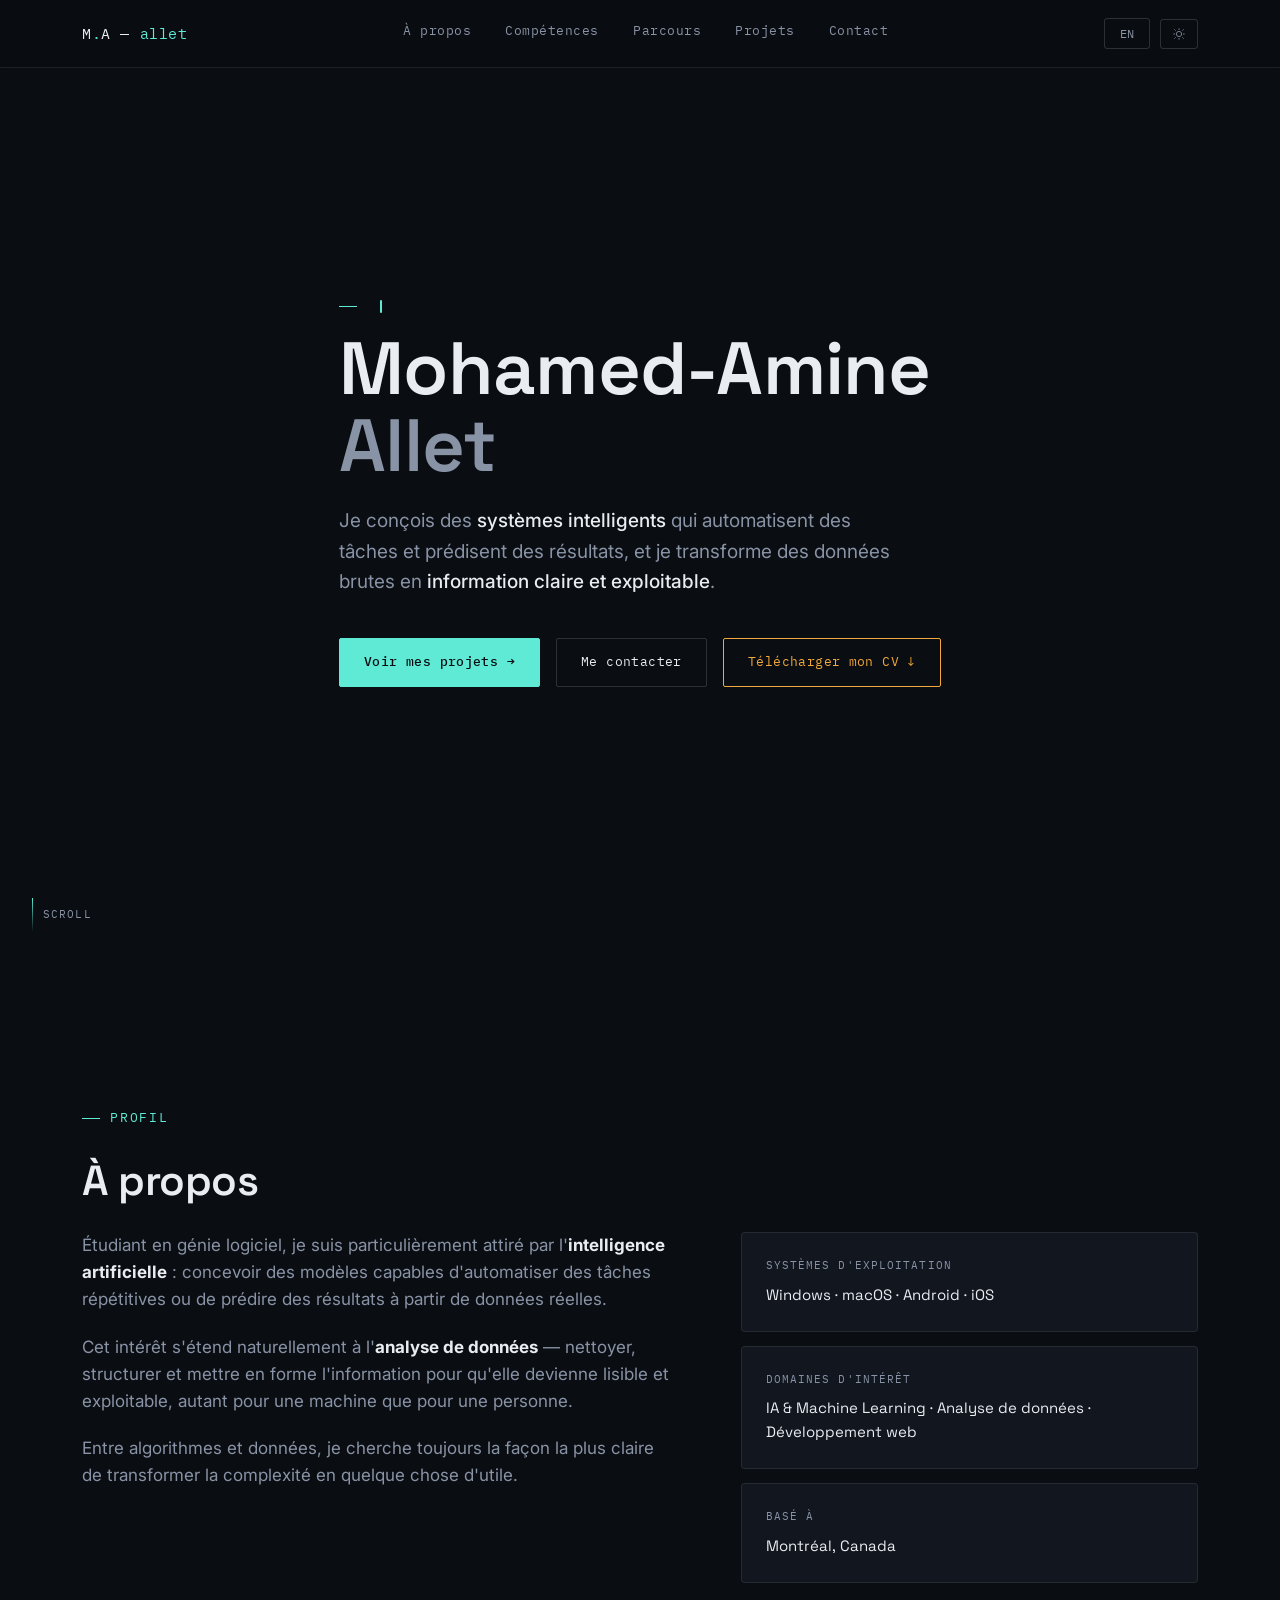
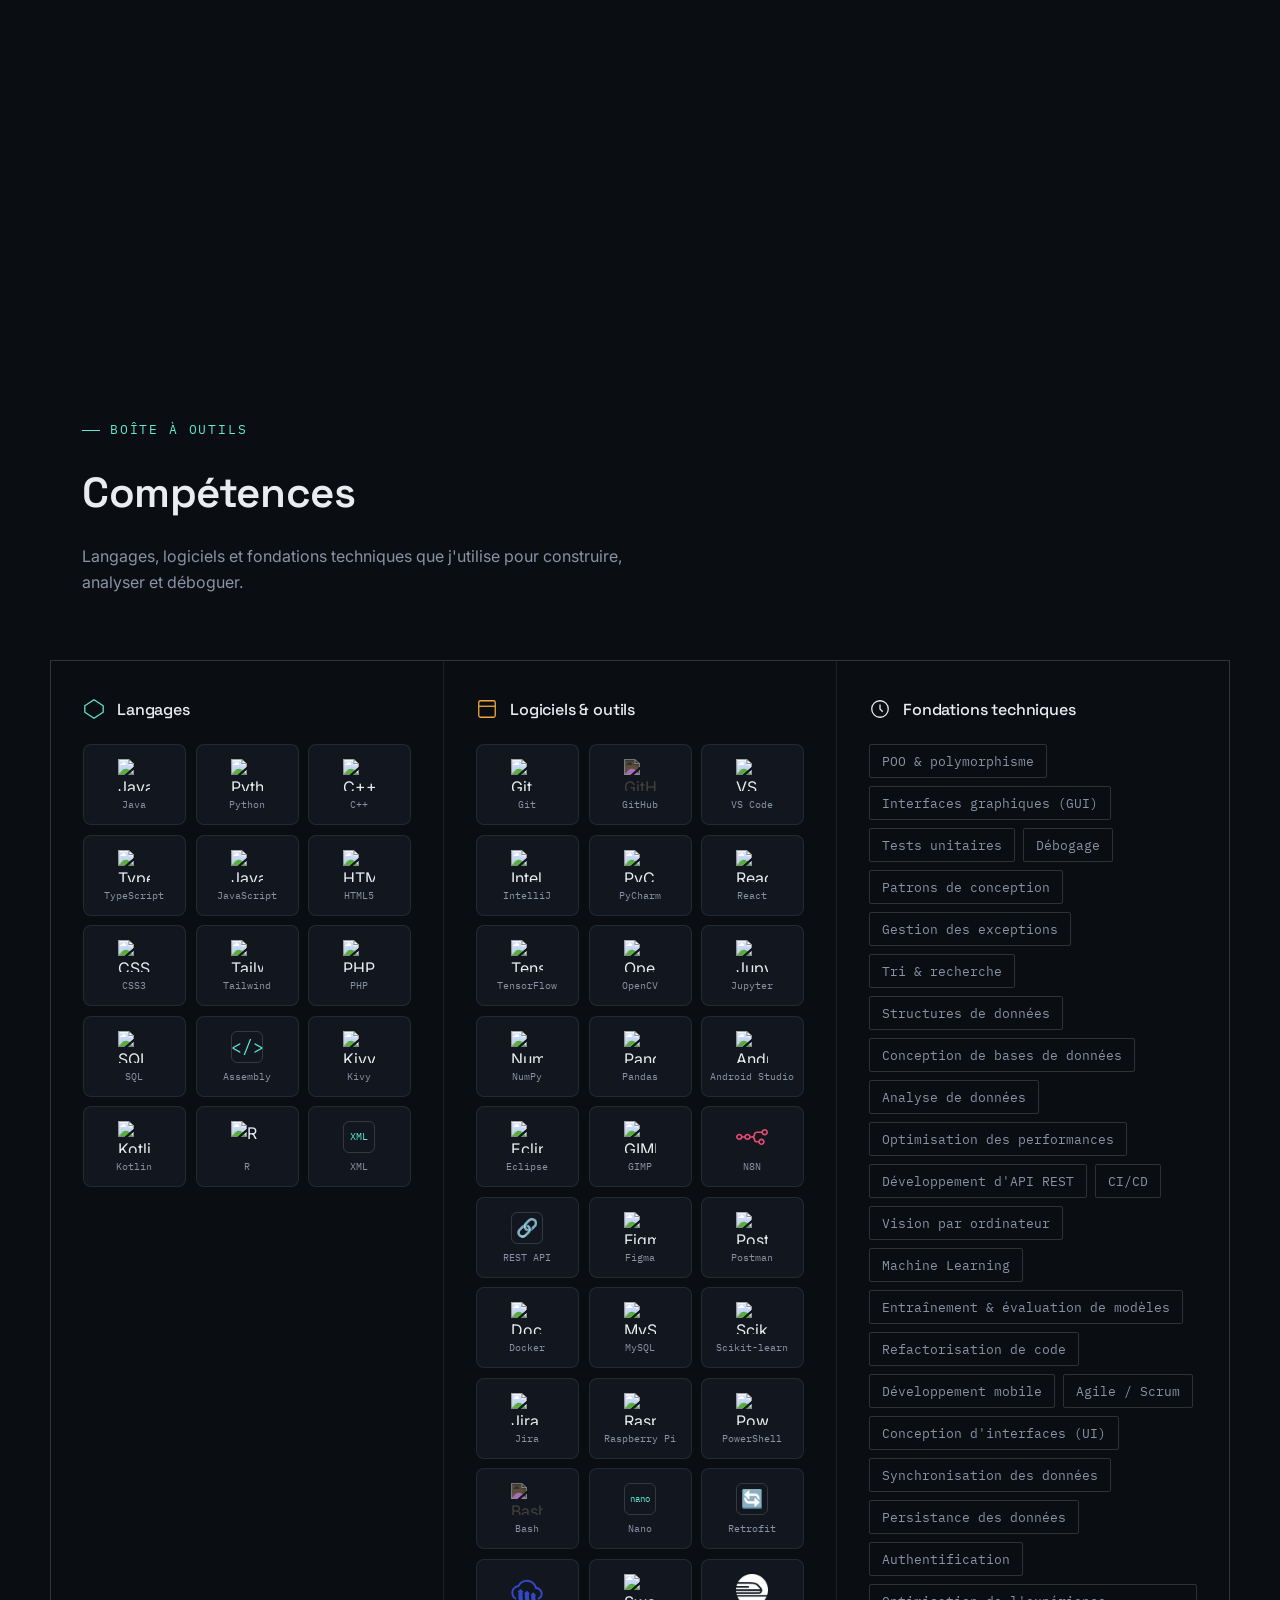
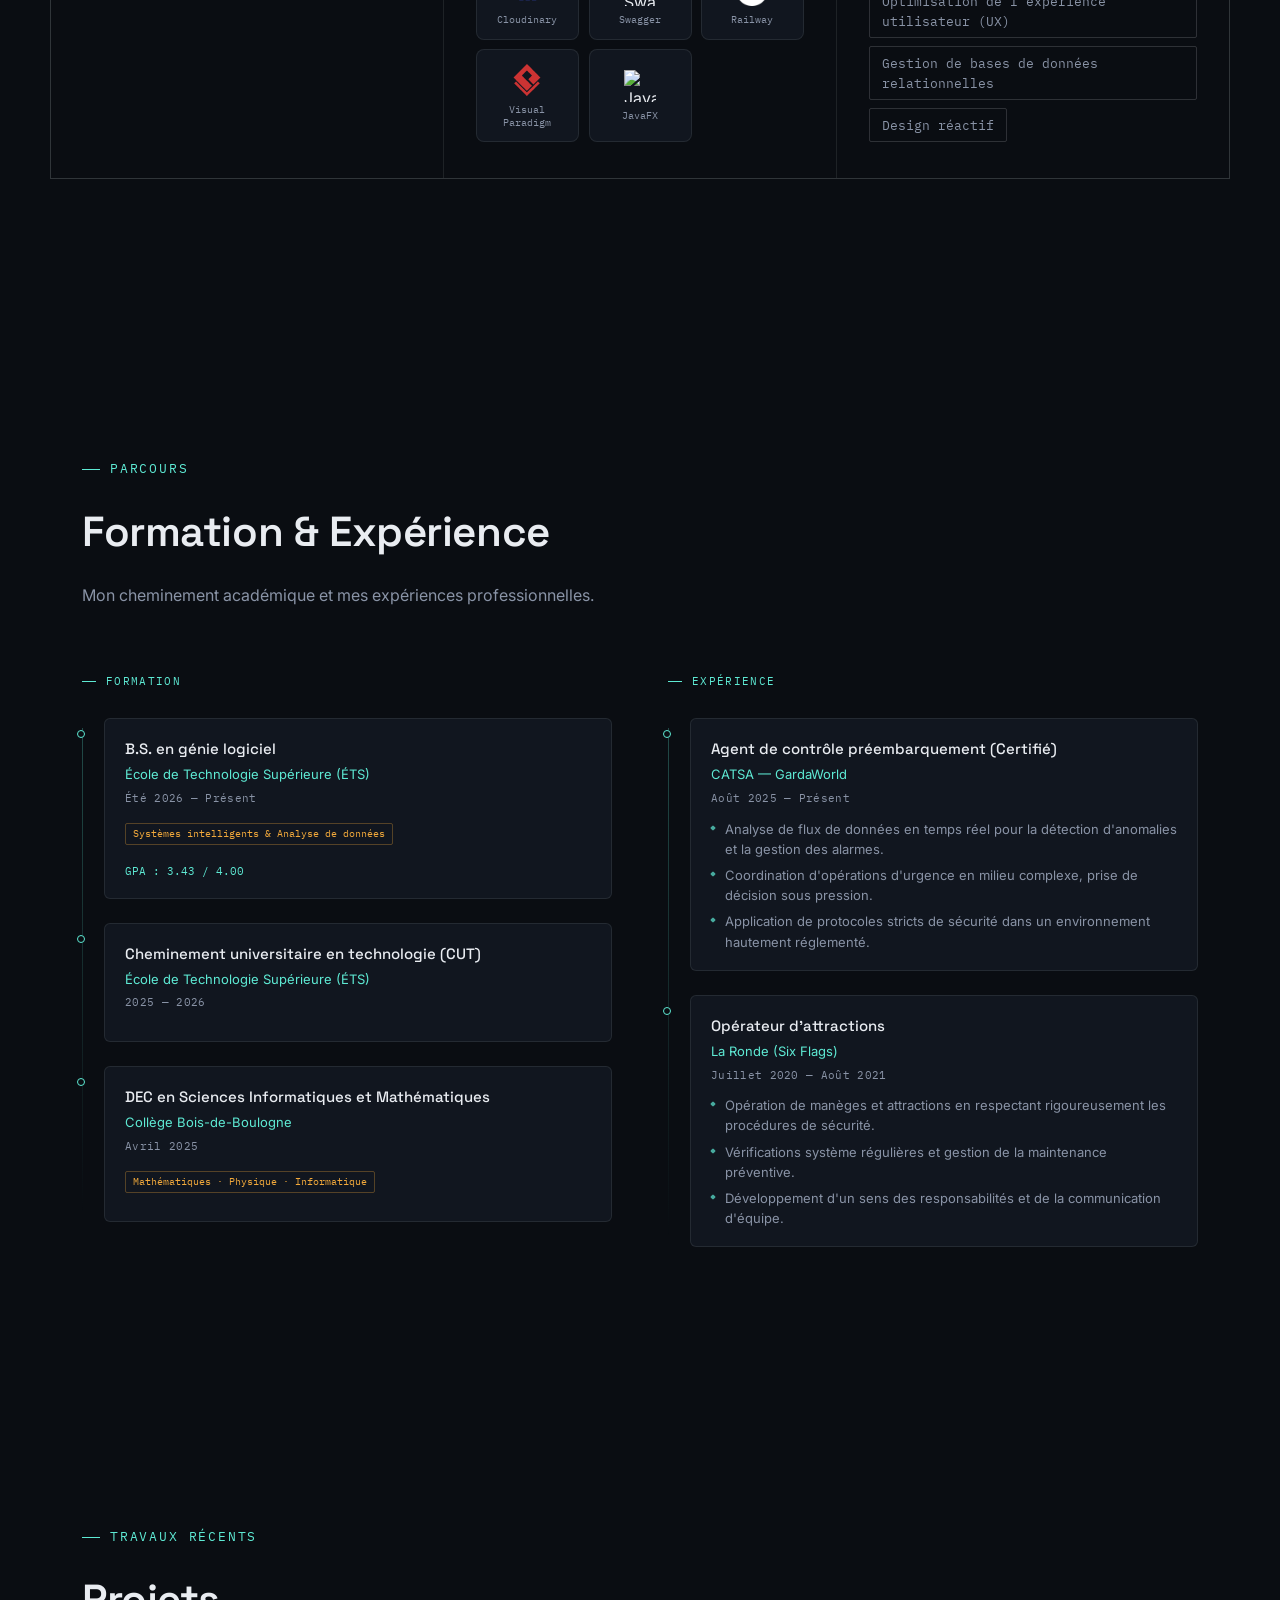
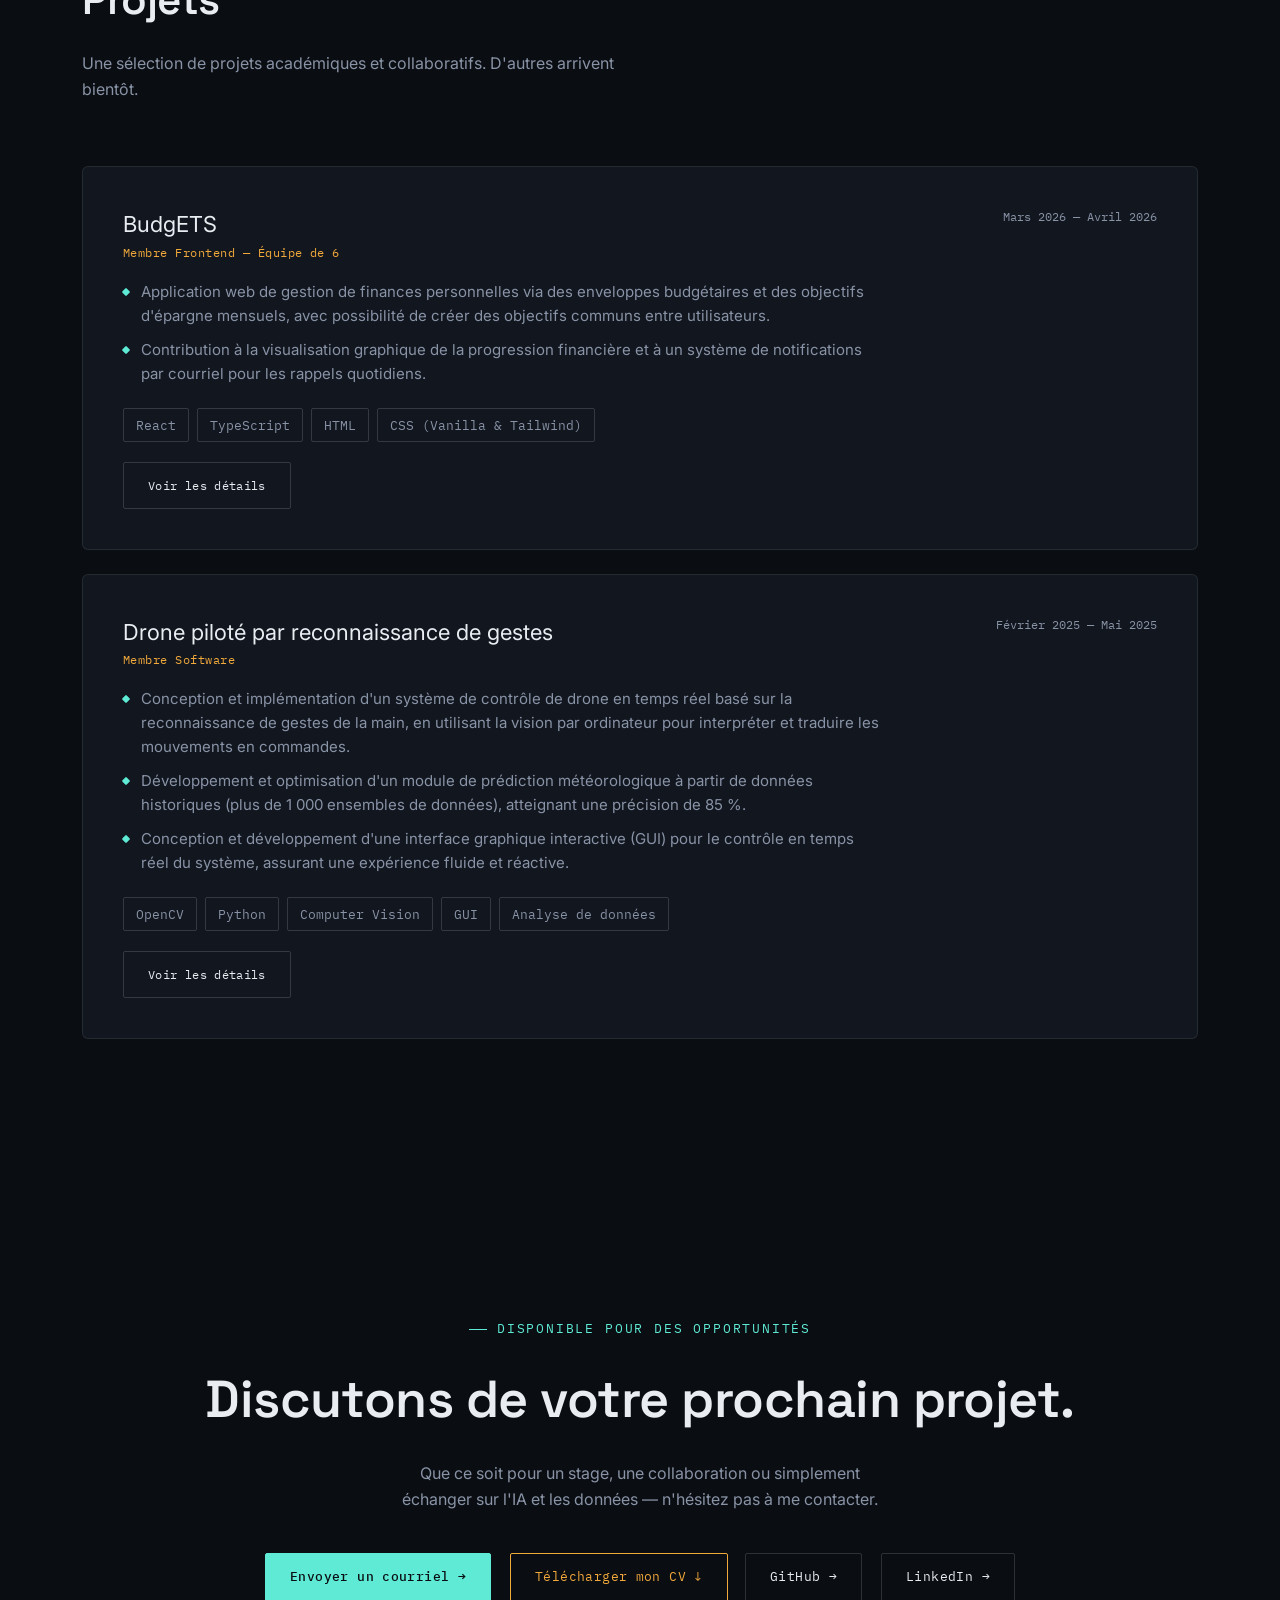
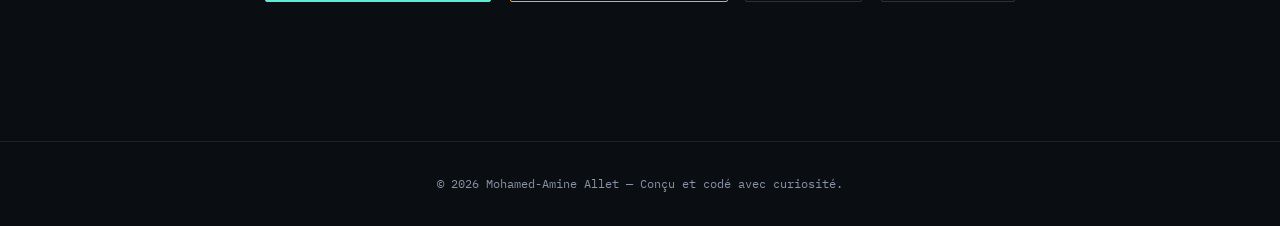
==== commit a3099915: "Pofination de la page BudgETS Visibilité des étoiles dans la page principale augmenté(en plus d'en a" ====
--- a/index.html
+++ b/index.html
@@ -126,6 +126,10 @@
           <div class="skill-icon-card" style="--i:11"><img class="skill-logo" src="https://cdn.jsdelivr.net/gh/devicons/devicon@latest/icons/python/python-original.svg" alt="Kivy"><span class="skill-label">Kivy</span></div>
           <div class="skill-icon-card" style="--i:12"><img class="skill-logo" src="https://cdn.jsdelivr.net/gh/devicons/devicon@latest/icons/kotlin/kotlin-original.svg" alt="Kotlin"><span class="skill-label">Kotlin</span></div>
           <div class="skill-icon-card" style="--i:13"><img class="skill-logo" src="https://cdn.jsdelivr.net/gh/devicons/devicon@latest/icons/r/r-original.svg" alt="R"><span class="skill-label">R</span></div>
+          <div class="skill-icon-card" style="--i:14">
+  <div class="skill-glyph-fallback" style="font-size:10px;font-family:var(--font-mono)">XML</div>
+  <span class="skill-label">XML</span>
+</div>
         </div>
       </div>
 
@@ -150,7 +154,7 @@
           <div class="skill-icon-card" style="--i:11"><img class="skill-logo" src="https://cdn.jsdelivr.net/gh/devicons/devicon@latest/icons/androidstudio/androidstudio-original.svg" alt="Android Studio"><span class="skill-label">Android Studio</span></div>
           <div class="skill-icon-card" style="--i:12"><img class="skill-logo" src="https://cdn.jsdelivr.net/gh/devicons/devicon@latest/icons/eclipse/eclipse-original.svg" alt="Eclipse"><span class="skill-label">Eclipse</span></div>
           <div class="skill-icon-card" style="--i:13"><img class="skill-logo" src="https://cdn.jsdelivr.net/gh/devicons/devicon@latest/icons/gimp/gimp-original.svg" alt="GIMP"><span class="skill-label">GIMP</span></div>
-          <div class="skill-icon-card" style="--i:14"><div class="skill-glyph-fallback">⚡</div><span class="skill-label">N8N</span></div>
+          <div class="skill-icon-card" style="--i:14"><img class="skill-logo logo-dark-only" src="/data/public/image/Technologies/n8n-color.svg" alt="N8N"><span class="skill-label">N8N</span></div>
           <div class="skill-icon-card" style="--i:15"><div class="skill-glyph-fallback">🔗</div><span class="skill-label">REST API</span></div>
           <div class="skill-icon-card" style="--i:16"><img class="skill-logo" src="https://cdn.jsdelivr.net/gh/devicons/devicon@latest/icons/figma/figma-original.svg" alt="Figma"><span class="skill-label">Figma</span></div>
           <div class="skill-icon-card" style="--i:17"><img class="skill-logo" src="https://cdn.jsdelivr.net/gh/devicons/devicon@latest/icons/postman/postman-original.svg" alt="Postman"><span class="skill-label">Postman</span></div>
@@ -163,6 +167,16 @@
           <div class="skill-icon-card" style="--i:24"><img class="skill-logo logo-invert-dark" src="https://cdn.jsdelivr.net/gh/devicons/devicon@latest/icons/bash/bash-original.svg" alt="Bash"><span class="skill-label">Bash</span></div>
           <div class="skill-icon-card" style="--i:25"><div class="skill-glyph-fallback" style="font-size:9px;font-family:var(--font-mono)">nano</div><span class="skill-label">Nano</span></div>
           <div class="skill-icon-card" style="--i:26"><div class="skill-glyph-fallback">🔄</div><span class="skill-label">Retrofit</span></div>
+          <div class="skill-icon-card" style="--i:27"><img class="skill-logo logo-dark-only" src="/data/public/image/Technologies/Cloudinary_logo.svg" alt="Cloudinary"><span class="skill-label">Cloudinary</span></div>
+          <div class="skill-icon-card" style="--i:28"><img class="skill-logo" src="https://cdn.jsdelivr.net/gh/devicons/devicon@latest/icons/swagger/swagger-original.svg" alt="Swagger"><span class="skill-label">Swagger</span></div>
+          <div class="skill-icon-card" style="--i:29">
+            <img class="skill-logo logo-dark-only" src="/data/public/image/Technologies/railway_light_version.png" alt="RailWay">
+            <img class="skill-logo logo-light-only" src="/data/public/image/Technologies/railway_dark_version.png" alt="RailWay">
+            <span class="skill-label">Railway</span>
+
+          </div>
+          <div class="skill-icon-card" style="--i:30"><img class="skill-logo" src="/data/public/image/Technologies/visual-paradigm.svg" alt="VisualParadigme"><span class="skill-label">Visual Paradigm</span></div>
+          <div class="skill-icon-card" style="--i:31"><img class="skill-logo" src="https://cdn.jsdelivr.net/gh/devicons/devicon@latest/icons/java/java-original.svg" alt="JavaFX"><span class="skill-label">JavaFX</span></div>
         </div>
       </div>
 
@@ -320,7 +334,7 @@
         <li data-i18n="p1_d2">Contribution à la visualisation graphique de la progression financière et à un système de notifications par courriel pour les rappels quotidiens.</li>
       </ul>
       <div class="project-tags"><span class="tag">React</span><span class="tag">TypeScript</span><span class="tag">HTML</span><span class="tag">CSS (Vanilla & Tailwind)</span></div>
-      <div style="margin-top:20px"><a href="projects/budgets.html" class="btn btn-ghost" style="font-size:12px">Voir les détails →</a></div>
+      <div style="margin-top:20px"><a href="projects/budgets.html" class="btn btn-ghost" style="font-size:12px" data-i18n-html="project_details_button">Voir les détails →</a></div>
     </div>
 
     <div class="project-card reveal d2">
@@ -334,7 +348,7 @@
         <li data-i18n="p2_d3">Conception et développement d'une interface graphique interactive (GUI) pour le contrôle en temps réel du système, assurant une expérience fluide et réactive.</li>
       </ul>
       <div class="project-tags"><span class="tag">OpenCV</span><span class="tag">Python</span><span class="tag">Computer Vision</span><span class="tag">GUI</span><span class="tag" data-i18n="p2_tag_data">Analyse de données</span></div>
-      <div style="margin-top:20px"><a href="projects/drone.html" class="btn btn-ghost" style="font-size:12px">Voir les détails →</a></div>
+      <div style="margin-top:20px"><a href="projects/drone.html" class="btn btn-ghost" style="font-size:12px" data-i18n-html="project_details_button">Voir les détails →</a></div>
     </div>
 
   </div>
--- a/css/style.css
+++ b/css/style.css
@@ -28,6 +28,7 @@
   --line:       rgba(22, 26, 32, 0.10);
   --line-strong:rgba(22, 26, 32, 0.20);
 }
+
 
 :root {
   --font-display: 'Space Grotesk', sans-serif;
@@ -332,6 +333,18 @@
 
 
 /* ── 10. SKILLS ────────────────────────────────────────────── */
+
+/* Image Logo technologies/Etc. */
+
+
+/* Mode sombre : montre version blanche, cache version noire */
+html[data-theme="dark"]  .logo-dark-only  { display: block; }
+html[data-theme="dark"]  .logo-light-only { display: none;  }
+
+/* Mode clair : montre version noire, cache version blanche */
+html[data-theme="light"] .logo-dark-only  { display: none;  }
+html[data-theme="light"] .logo-light-only { display: block; }
+
 
 .skills-grid {
   display:               grid;
